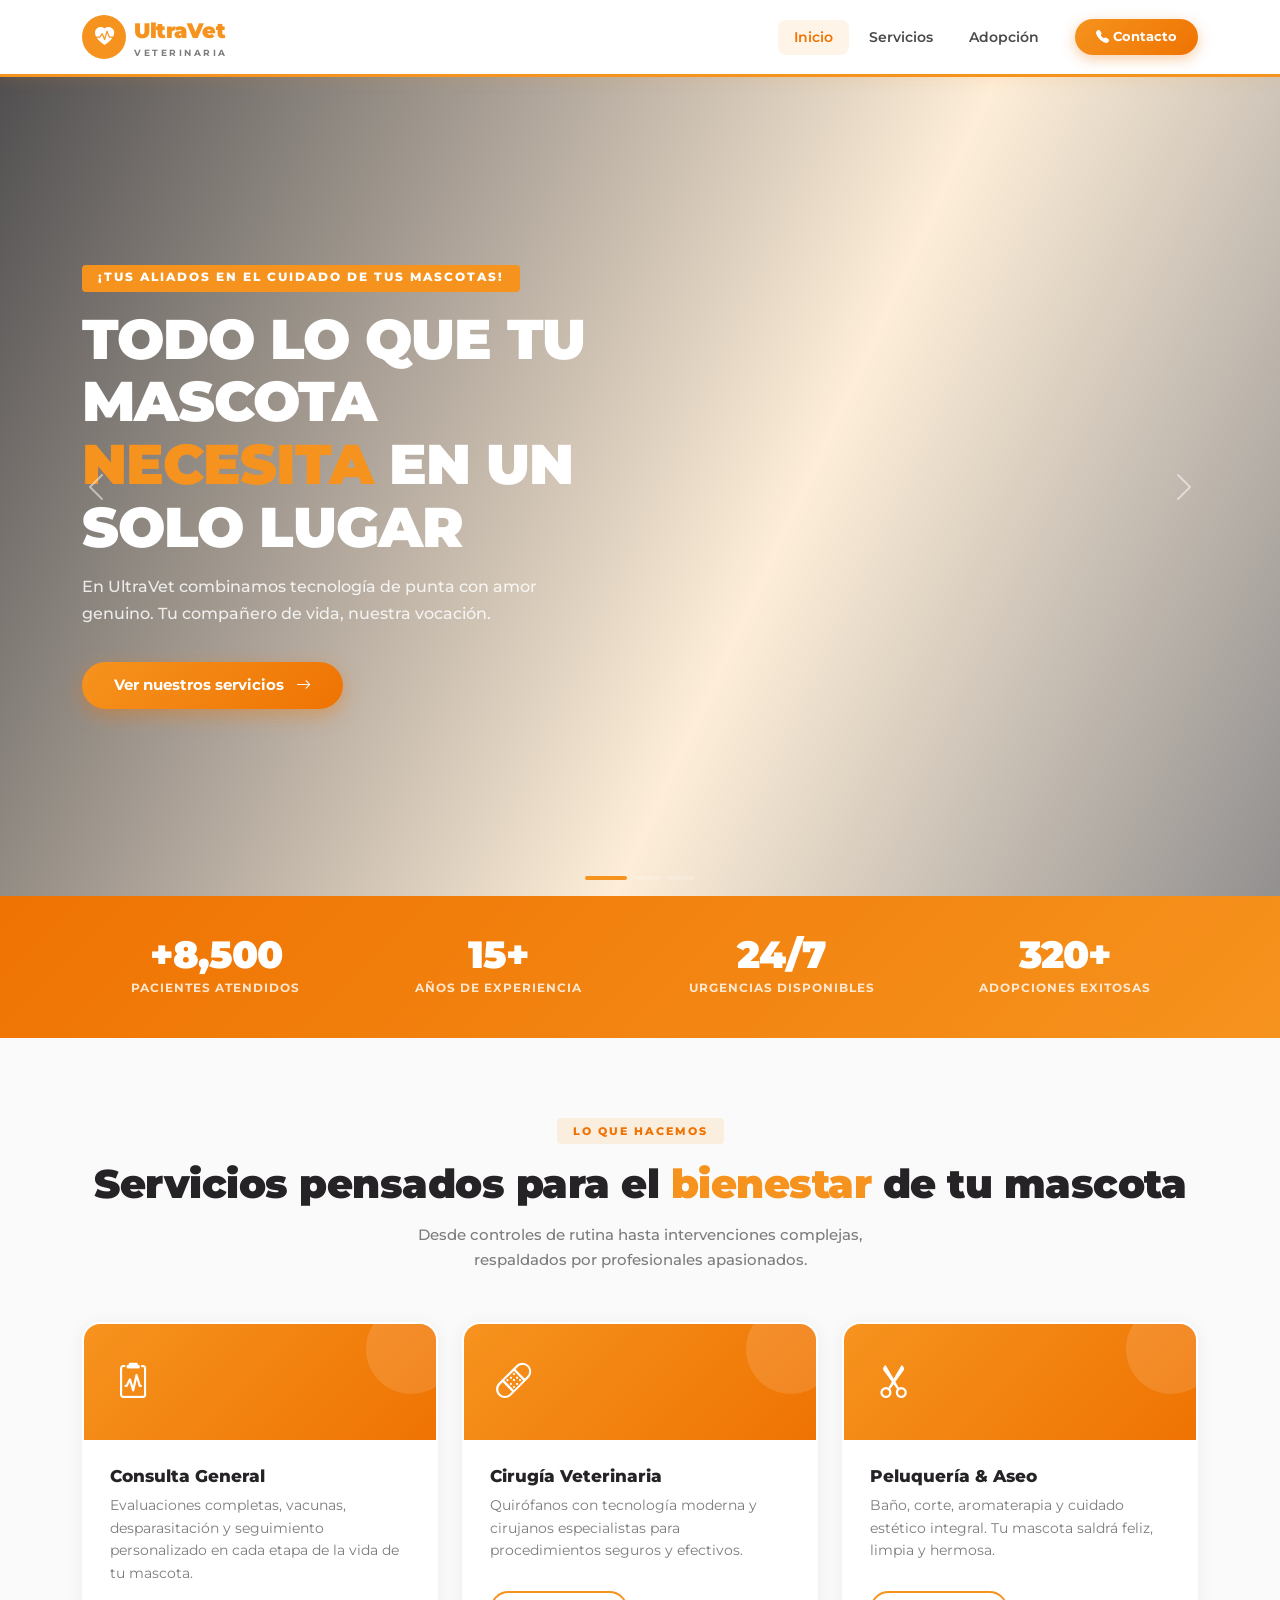
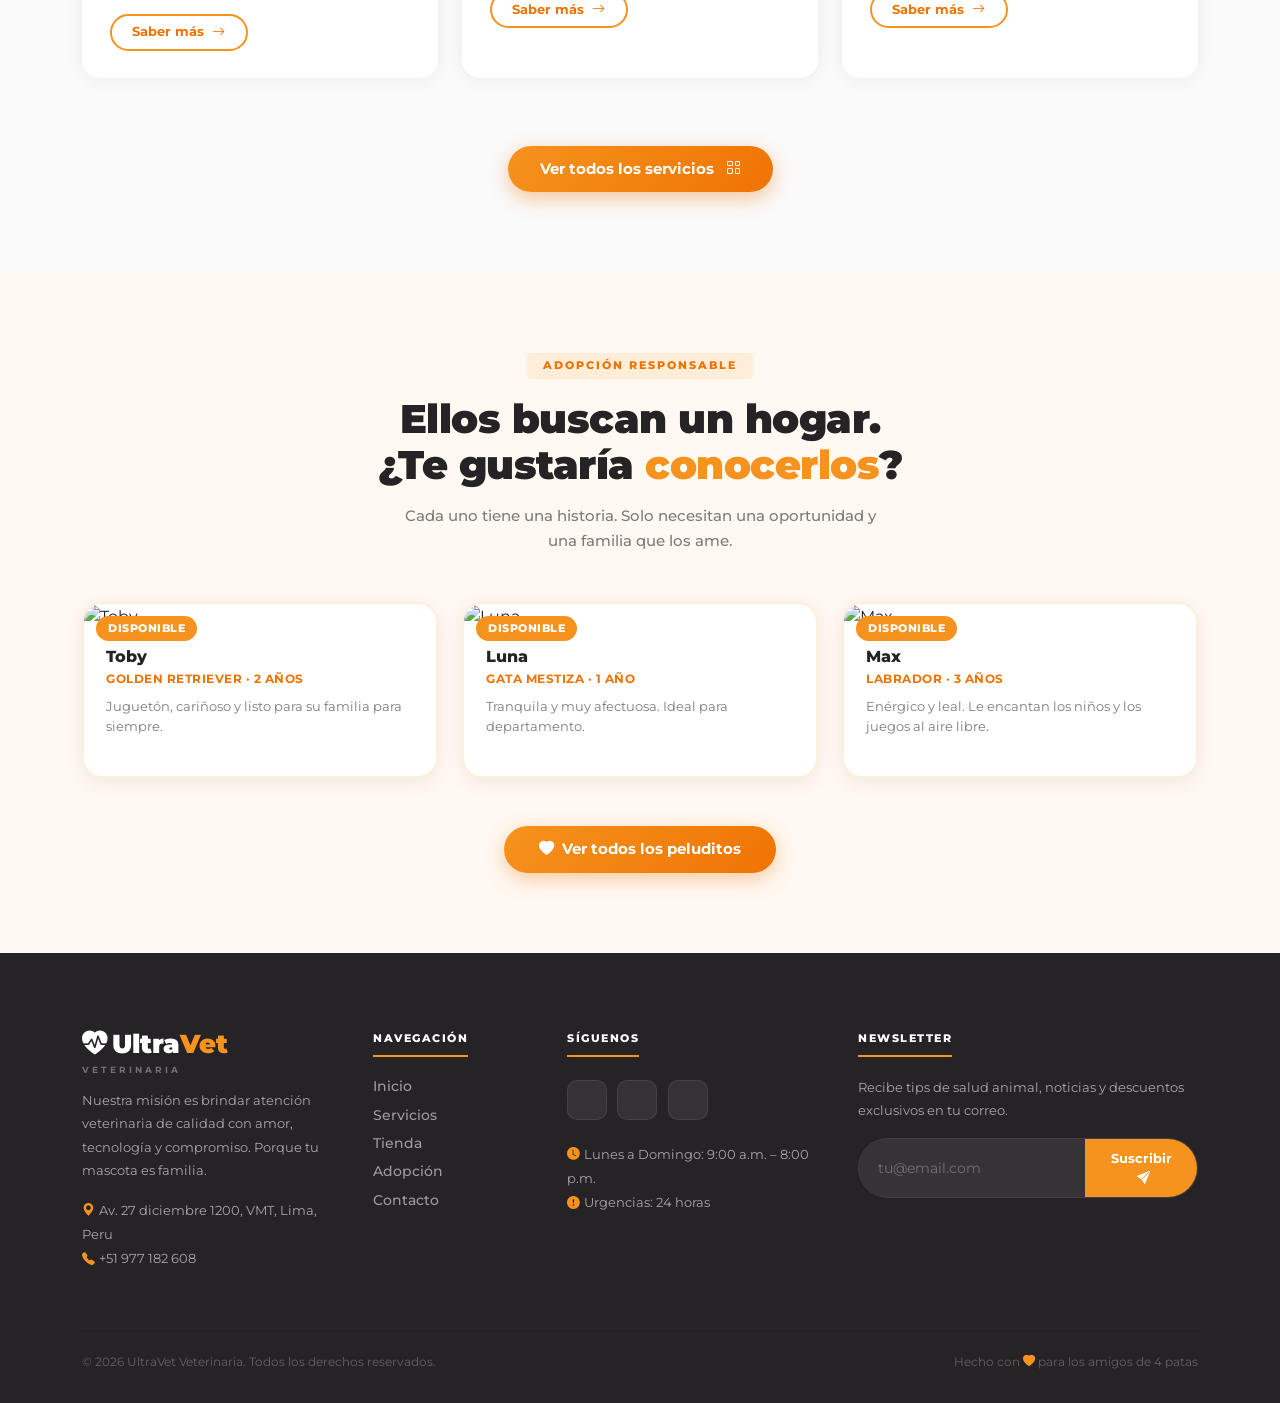
==== index.html @ bb1acc83 "Update comments and text in index.html" ====
<!DOCTYPE html>
<html lang="es">
<head>
    <meta charset="UTF-8">
    <meta name="viewport" content="width=device-width, initial-scale=1.0">
    <title>UltraVet - Veterinaria</title>

    <link href="https://cdn.jsdelivr.net/npm/bootstrap@5.3.8/dist/css/bootstrap.min.css" rel="stylesheet" integrity="sha384-sRIl4kxILFvY47J16cr9ZwB07vP4J8+LH7qKQnuqkuIAvNWLzeN8tE5YBujZqJLB" crossorigin="anonymous">
    <link rel="stylesheet" href="https://cdn.jsdelivr.net/npm/bootstrap-icons@1.11.3/font/bootstrap-icons.min.css">
    <link href="https://fonts.googleapis.com/css2?family=Montserrat:wght@400;500;600;700;800;900&display=swap" rel="stylesheet">
    <link rel="stylesheet" href="style.css">
</head>
<body>

<!-- NAVBAR -->
<nav class="navbar navbar-expand-lg sticky-top">
    <div class="container">
        <a class="navbar-brand d-flex align-items-center gap-2 text-decoration-none" href="index.html">
            <div class="brand-logo-wrap"><i class="bi bi-heart-pulse-fill"></i></div>
            <div>
                <div class="brand-name">UltraVet</div>
                <div class="brand-sub">Veterinaria</div>
            </div>
        </a>
        <button class="navbar-toggler border-0" type="button" data-bs-toggle="collapse" data-bs-target="#navMenu">
            <span class="navbar-toggler-icon"></span>
        </button>
        <div class="collapse navbar-collapse" id="navMenu">
            <ul class="navbar-nav ms-auto mb-2 mb-lg-0 align-items-lg-center gap-1">
                <li class="nav-item"><a class="nav-link active" href="index.html">Inicio</a></li>
                <li class="nav-item"><a class="nav-link" href="servicios.html">Servicios</a></li>
                <li class="nav-item"><a class="nav-link" href="adopcion.html">Adopción</a></li>
                <li class="nav-item ms-lg-3">
                    <a class="btn btn-urgencia" href="contacto.html">
                        <i class="bi bi-telephone-fill me-1"></i>Contacto
                    </a>
                </li>
            </ul>
        </div>
    </div>
</nav>

<!-- HERO CAROUSEL -->
<section id="inicio" style="padding:0;">
    <div id="heroCarousel" class="carousel slide carousel-fade" data-bs-ride="carousel" data-bs-interval="5000">
        <div class="carousel-indicators">
            <button type="button" data-bs-target="#heroCarousel" data-bs-slide-to="0" class="active"></button>
            <button type="button" data-bs-target="#heroCarousel" data-bs-slide-to="1"></button>
            <button type="button" data-bs-target="#heroCarousel" data-bs-slide-to="2"></button>
        </div>
        <div class="carousel-inner">
            <div class="carousel-item active">
                <div class="hero-slide slide-1">
                    <div class="hero-content"><div class="container"><div class="col-lg-6">
                        <div class="hero-tag">¡Tus aliados en el cuidado de tus mascotas!</div>
                        <h1>Todo lo que tu mascota <span>necesita</span> en un solo lugar</h1>
                        <p class="mt-3">En UltraVet combinamos tecnología de punta con amor genuino. Tu compañero de vida, nuestra vocación.</p>
                        <a href="servicios.html" class="btn-hero">Ver nuestros servicios <i class="bi bi-arrow-right ms-2"></i></a>
                    </div></div></div>
                </div>
            </div>
            <div class="carousel-item">
                <div class="hero-slide slide-2">
                    <div class="hero-content"><div class="container"><div class="col-lg-6">
                        <div class="hero-tag">Cirugía &amp; Diagnóstico</div>
                        <h1>Equipos de <span>última</span> generación para tu mascota</h1>
                        <p class="mt-3">Quirófanos modernos y especialistas certificados para procedimientos seguros y efectivos.</p>
                        <a href="servicios.html" class="btn-hero">Conocer más <i class="bi bi-arrow-right ms-2"></i></a>
                    </div></div></div>
                </div>
            </div>
            <div class="carousel-item">
                <div class="hero-slide slide-3">
                    <div class="hero-content"><div class="container"><div class="col-lg-6">
                        <div class="hero-tag">Adopción Responsable</div>
                        <h1>Adopta y cambia una vida para <span>siempre</span></h1>
                        <p class="mt-3">Cientos de peluditos esperan un hogar lleno de amor. Sé parte del cambio.</p>
                        <a href="adopcion.html" class="btn-hero">Conoce los peluditos <i class="bi bi-arrow-right ms-2"></i></a>
                    </div></div></div>
                </div>
            </div>
        </div>
        <button class="carousel-control-prev" type="button" data-bs-target="#heroCarousel" data-bs-slide="prev"><span class="carousel-control-prev-icon"></span></button>
        <button class="carousel-control-next" type="button" data-bs-target="#heroCarousel" data-bs-slide="next"><span class="carousel-control-next-icon"></span></button>
    </div>
</section>

<!-- STATS -->
<div class="stats-band">
    <div class="container">
        <div class="row text-center g-3">
            <div class="col-6 col-md-3"><div class="stat-num">+8,500</div><div class="stat-label">Pacientes atendidos</div></div>
            <div class="col-6 col-md-3"><div class="stat-num">15+</div><div class="stat-label">Años de experiencia</div></div>
            <div class="col-6 col-md-3"><div class="stat-num">24/7</div><div class="stat-label">Urgencias disponibles</div></div>
            <div class="col-6 col-md-3"><div class="stat-num">320+</div><div class="stat-label">Adopciones exitosas</div></div>
        </div>
    </div>
</div>

<!-- SERVICIOS -->
<section id="servicios">
    <div class="container">
        <div class="text-center mb-5">
            <span class="section-tag">Lo que hacemos</span>
            <h2 class="section-title mt-1">Servicios pensados para el <span>bienestar</span> de tu mascota</h2>
            <p class="section-lead mt-3" style="max-width:520px;margin:0 auto;">Desde controles de rutina hasta intervenciones complejas, respaldados por profesionales apasionados.</p>
        </div>
        <div class="row g-4 justify-content-center">
            <div class="col-md-4">
                <div class="servicio-card">
                    <div class="servicio-top"><div class="servicio-icon"><i class="bi bi-clipboard2-pulse"></i></div></div>
                    <div class="servicio-body">
                        <h5>Consulta General</h5>
                        <p>Evaluaciones completas, vacunas, desparasitación y seguimiento personalizado en cada etapa de la vida de tu mascota.</p>
                        <a href="servicios.html" class="btn-outline-orange">Saber más <i class="bi bi-arrow-right ms-1"></i></a>
                    </div>
                </div>
            </div>
            <div class="col-md-4">
                <div class="servicio-card">
                    <div class="servicio-top"><div class="servicio-icon"><i class="bi bi-bandaid"></i></div></div>
                    <div class="servicio-body">
                        <h5>Cirugía Veterinaria</h5>
                        <p>Quirófanos con tecnología moderna y cirujanos especialistas para procedimientos seguros y efectivos.</p>
                        <a href="servicios.html" class="btn-outline-orange">Saber más <i class="bi bi-arrow-right ms-1"></i></a>
                    </div>
                </div>
            </div>
            <div class="col-md-4">
                <div class="servicio-card">
                    <div class="servicio-top"><div class="servicio-icon"><i class="bi bi-scissors"></i></div></div>
                    <div class="servicio-body">
                        <h5>Peluquería &amp; Aseo</h5>
                        <p>Baño, corte, aromaterapia y cuidado estético integral. Tu mascota saldrá feliz, limpia y hermosa.</p>
                        <a href="servicios.html" class="btn-outline-orange">Saber más <i class="bi bi-arrow-right ms-1"></i></a>
                    </div>
                </div>
            </div>
        </div>
        <div class="text-center mt-5">
            <a href="servicios.html" class="btn-hero">Ver todos los servicios <i class="bi bi-grid ms-2"></i></a>
        </div>
    </div>
</section>

<!-- ADOPCIÓN -->
<section id="adopcion">
    <div class="container">
        <div class="text-center mb-5">
            <span class="section-tag">Adopción responsable</span>
            <h2 class="section-title mt-1">Ellos buscan un hogar.<br>¿Te gustaría <span>conocerlos</span>?</h2>
            <p class="section-lead mt-3" style="max-width:500px;margin:0 auto;">Cada uno tiene una historia. Solo necesitan una oportunidad y una familia que los ame.</p>
        </div>
        <div class="row g-4 justify-content-center">
            <div class="col-sm-6 col-md-4">
                <div class="pet-card position-relative">
                    <span class="pet-badge">Disponible</span>
                    <img src="https://images.unsplash.com/photo-1537151608828-ea2b11777ee8?w=400&q=80" alt="Toby">
                    <div class="pet-info"><h6>Toby</h6><div class="breed">Golden Retriever · 2 años</div><p>Juguetón, cariñoso y listo para su familia para siempre.</p></div>
                </div>
            </div>
            <div class="col-sm-6 col-md-4">
                <div class="pet-card position-relative">
                    <span class="pet-badge">Disponible</span>
                    <img src="https://images.unsplash.com/photo-1518791841217-8f162f1912da?w=400&q=80" alt="Luna">
                    <div class="pet-info"><h6>Luna</h6><div class="breed">Gata mestiza · 1 año</div><p>Tranquila y muy afectuosa. Ideal para departamento.</p></div>
                </div>
            </div>
            <div class="col-sm-6 col-md-4">
                <div class="pet-card position-relative">
                    <span class="pet-badge">Disponible</span>
                    <img src="https://images.unsplash.com/photo-1561037404-61cd46aa615b?w=400&q=80" alt="Max">
                    <div class="pet-info"><h6>Max</h6><div class="breed">Labrador · 3 años</div><p>Enérgico y leal. Le encantan los niños y los juegos al aire libre.</p></div>
                </div>
            </div>
        </div>
        <div class="text-center mt-5">
            <a href="adopcion.html" class="btn-adopcion"><i class="bi bi-heart-fill me-2"></i>Ver todos los peluditos</a>
        </div>
    </div>
</section>

<!-- FOOTER -->
<footer>
    <div class="container">
        <div class="row g-5">
            <div class="col-lg-3 col-md-6">
                <div class="mb-2">
                    <div class="footer-name"><i class="bi bi-heart-pulse-fill me-1"></i>Ultra<span>Vet</span></div>
                    <div class="footer-sub">Veterinaria</div>
                </div>
                <p style="font-size:.84rem;line-height:1.75;margin-top:.7rem;">Nuestra misión es brindar atención veterinaria de calidad con amor, tecnología y compromiso. Porque tu mascota es familia.</p>
                <p style="font-size:.8rem;margin-top:1rem;line-height:1.9;">
                    <i class="bi bi-geo-alt-fill me-1" style="color:var(--uv-orange)"></i>Av. 27 diciembre 1200, VMT, Lima, Peru<br>
                    <i class="bi bi-telephone-fill me-1" style="color:var(--uv-orange)"></i>+51 977 182 608
                </p>
            </div>
            <div class="col-lg-2 col-md-6">
                <h6>Navegación</h6>
                <a href="index.html">Inicio</a>
                <a href="servicios.html">Servicios</a>
                <a href="tienda.html">Tienda</a>
                <a href="adopcion.html">Adopción</a>
                <a href="contacto.html">Contacto</a>
            </div>
            <div class="col-lg-3 col-md-6">
                <h6>Síguenos</h6>
                <div class="mt-1 mb-3">
                    <a href="#" class="social-icon" title="Facebook"><i class="bi bi-Facebook"></i></a>
                    <a href="#" class="social-icon" title="Instagram"><i class="bi bi-Instagram"></i></a>
                    <a href="#" class="social-icon" title="WhatsApp"><i class="bi bi-WhatsApp"></i></a>
                </div>
                <p style="font-size:.8rem;line-height:1.9;">
                    <i class="bi bi-clock-fill me-1" style="color:var(--uv-orange)"></i>Lunes a Domingo: 9:00 a.m. – 8:00 p.m.<br>
                    <i class="bi bi-exclamation-circle-fill me-1" style="color:var(--uv-orange)"></i>Urgencias: 24 horas
                </p>
            </div>
            <div class="col-lg-4 col-md-6">
                <h6>Newsletter</h6>
                <p style="font-size:.84rem;line-height:1.7;margin-bottom:1rem;">Recibe tips de salud animal, noticias y descuentos exclusivos en tu correo.</p>
                <div class="newsletter-wrap">
                    <input type="email" class="newsletter-input" placeholder="tu@email.com">
                    <button class="newsletter-btn">Suscribir <i class="bi bi-send-fill ms-1"></i></button>
                </div>
            </div>
        </div>
        <hr class="footer-hr">
        <div class="d-flex flex-column flex-md-row justify-content-between align-items-center footer-bottom">
            <span>© 2026 UltraVet Veterinaria. Todos los derechos reservados.</span>
            <span class="mt-2 mt-md-0">Hecho con <i class="bi bi-heart-fill" style="color:var(--uv-orange)"></i> para los amigos de 4 patas</span>
        </div>
    </div>
</footer>

<script src="https://cdn.jsdelivr.net/npm/bootstrap@5.3.8/dist/js/bootstrap.bundle.min.js" integrity="sha384-FKyoEForCGlyvwx9Hj09JcYn3nv7wiPVlz7YYwJrWVcXK/BmnVDxM+D2scQbITxI" crossorigin="anonymous"></script>
</body>
</html>
---- style.css ----
:root {
    --uv-orange:      #f6931e;
    --uv-orange-dark: #ef7302;
    --uv-brown:       #774f1d;
    --uv-cream:       #fffef9;
    --uv-offwhite:    #fafafa;
    --uv-gray:        #7c7c7c;
    --uv-dark-gray:   #4a494b;
    --uv-black:       #262326;
}
* { box-sizing: border-box; margin: 0; padding: 0; }
body {
    font-family: 'Montserrat', sans-serif;
    background: var(--uv-cream);
    color: var(--uv-black);
    overflow-x: hidden;
}

/* NAVBAR */
.navbar {
    background: #fff;
    border-bottom: 3px solid var(--uv-orange);
    padding: .6rem 0;
    box-shadow: 0 2px 16px rgba(246,147,30,.12);
}
.brand-logo-wrap {
    background: var(--uv-orange);
    width: 44px; height: 44px;
    border-radius: 50%;
    display: flex; align-items: center; justify-content: center;
    font-size: 1.2rem; color: #fff;
}
.brand-name { font-size: 1.3rem; font-weight: 900; color: var(--uv-orange); letter-spacing: -.5px; }
.brand-sub  { font-size: .58rem; font-weight: 700; letter-spacing: 2.5px; text-transform: uppercase; color: var(--uv-gray); }
.nav-link {
    font-weight: 600; font-size: .87rem;
    color: var(--uv-dark-gray) !important;
    padding: .45rem 1rem !important;
    border-radius: 8px; transition: background .2s, color .2s;
}
.nav-link:hover, .nav-link.active {
    background: rgba(246,147,30,.1);
    color: var(--uv-orange-dark) !important;
}
.btn-urgencia {
    background: linear-gradient(135deg,var(--uv-orange),var(--uv-orange-dark));
    color: #fff !important; border-radius: 50px; font-weight: 700; font-size: .82rem;
    padding: .5rem 1.3rem; border: none;
    box-shadow: 0 4px 14px rgba(239,115,2,.35);
    animation: pulseO 2.2s infinite; transition: transform .2s;
}
.btn-urgencia:hover { transform: translateY(-2px); }
@keyframes pulseO {
    0%,100% { box-shadow: 0 4px 14px rgba(239,115,2,.35); }
    50%      { box-shadow: 0 4px 22px rgba(239,115,2,.6); }
}

/* HERO */
#heroCarousel .carousel-item { height: 91vh; min-height: 520px; }
.hero-slide {
    height: 100%; background-size: cover; background-position: center; position: relative;
}
.hero-slide::after {
    content: ''; position: absolute; inset: 0;
    background: linear-gradient(115deg, rgba(38,35,38,.80) 0%, rgba(246,147,30,.15) 60%, rgba(38,35,38,.50) 100%);
}
.hero-content {
    position: absolute; inset: 0; z-index: 5;
    display: flex; align-items: center;
}
.hero-tag {
    display: inline-block; background: var(--uv-orange);
    color: #fff; font-size: .72rem; font-weight: 800;
    letter-spacing: 2px; text-transform: uppercase;
    padding: .3rem 1rem; border-radius: 4px; margin-bottom: 1rem;
}
.hero-content h1 {
    font-size: clamp(2rem,4.5vw,3.5rem); font-weight: 900;
    color: #fff; line-height: 1.12; text-transform: uppercase; letter-spacing: -1px;
}
.hero-content h1 span { color: var(--uv-orange); }
.hero-content p { color: rgba(255,255,255,.84); font-size: 1rem; font-weight: 500; max-width: 500px; line-height: 1.65; }
.btn-hero {
    background: linear-gradient(135deg,var(--uv-orange),var(--uv-orange-dark));
    color: #fff; border-radius: 50px; padding: .75rem 2rem;
    font-weight: 700; font-size: .95rem; border: none;
    box-shadow: 0 6px 20px rgba(239,115,2,.4);
    transition: transform .25s, box-shadow .25s;
    text-decoration: none; display: inline-block; margin-top: 1.2rem;
}
.btn-hero:hover { transform: translateY(-3px); box-shadow: 0 10px 28px rgba(239,115,2,.5); color: #fff; }
.carousel-indicators [data-bs-target] {
    width: 28px; height: 4px; border-radius: 2px; border: none; background: rgba(255,255,255,.35);
}
.carousel-indicators .active { background: var(--uv-orange); width: 42px; }
.slide-1 { background-image: url('https://images.unsplash.com/photo-1628009368231-7bb7cfcb0def?w=1600&q=80'); }
.slide-2 { background-image: url('https://images.unsplash.com/photo-1587300003388-59208cc962cb?w=1600&q=80'); }
.slide-3 { background-image: url('https://images.unsplash.com/photo-1548767797-d8c844163c4c?w=1600&q=80'); }

/* STATS */
.stats-band {
    background: linear-gradient(135deg,var(--uv-orange-dark),var(--uv-orange));
    padding: 2.5rem 0;
}
.stat-num { font-size: 2.4rem; font-weight: 900; color: #fff; line-height: 1; letter-spacing: -1px; }
.stat-label { font-size: .72rem; font-weight: 700; color: rgba(255,255,255,.8); text-transform: uppercase; letter-spacing: 1px; margin-top: .35rem; }

/* SECTIONS */
section { padding: 5rem 0; }
.section-tag {
    display: inline-block; background: rgba(246,147,30,.12);
    color: var(--uv-orange-dark); font-size: .7rem; font-weight: 800;
    letter-spacing: 2px; text-transform: uppercase;
    padding: .3rem 1rem; border-radius: 4px; margin-bottom: .8rem;
}
.section-title {
    font-weight: 900; font-size: clamp(1.8rem,3.2vw,2.5rem);
    letter-spacing: -.5px; line-height: 1.15;
}
.section-title span { color: var(--uv-orange); }
.section-lead { color: var(--uv-gray); font-size: .93rem; line-height: 1.7; font-weight: 500; }

/* SERVICIOS */
#servicios { background: var(--uv-offwhite); }
.servicio-card {
    background: #fff; border: 2px solid transparent;
    border-radius: 18px; overflow: hidden;
    box-shadow: 0 2px 18px rgba(0,0,0,.06);
    transition: transform .3s, border-color .3s, box-shadow .3s; height: 100%;
}
.servicio-card:hover { transform: translateY(-8px); border-color: var(--uv-orange); box-shadow: 0 16px 40px rgba(246,147,30,.18); }
.servicio-top {
    background: linear-gradient(135deg,var(--uv-orange),var(--uv-orange-dark));
    padding: 2rem; position: relative; overflow: hidden;
}
.servicio-top::before {
    content: ''; position: absolute; right: -20px; top: -20px;
    width: 90px; height: 90px; border-radius: 50%; background: rgba(255,255,255,.12);
}
.servicio-icon { font-size: 2.2rem; color: #fff; position: relative; z-index: 1; }
.servicio-body { padding: 1.6rem; }
.servicio-body h5 { font-weight: 800; font-size: 1.05rem; margin-bottom: .5rem; }
.servicio-body p { font-size: .86rem; color: var(--uv-gray); line-height: 1.65; }
.btn-outline-orange {
    border: 2px solid var(--uv-orange); color: var(--uv-orange-dark);
    border-radius: 50px; font-weight: 700; font-size: .82rem;
    padding: .42rem 1.3rem; background: transparent;
    transition: all .25s; text-decoration: none; display: inline-block; margin-top: .8rem;
}
.btn-outline-orange:hover { background: var(--uv-orange); color: #fff; }

/* ADOPCIÓN */
#adopcion { background: #fff9f2; }
.pet-card {
    border-radius: 20px; overflow: hidden;
    border: 2px solid rgba(246,147,30,.15);
    box-shadow: 0 4px 20px rgba(0,0,0,.07);
    transition: transform .3s, border-color .3s; background: #fff;
}
.pet-card:hover { transform: translateY(-7px); border-color: var(--uv-orange); }
.pet-card img { height: 210px; object-fit: cover; width: 100%; }
.pet-badge {
    position: absolute; top: 12px; left: 12px;
    background: var(--uv-orange); color: #fff;
    font-size: .68rem; font-weight: 800; padding: .25rem .75rem;
    border-radius: 50px; letter-spacing: .5px; text-transform: uppercase;
}
.pet-info { padding: 1.2rem 1.4rem 1.5rem; }
.pet-info h6 { font-weight: 800; font-size: .98rem; margin-bottom: .15rem; }
.pet-info .breed { font-size: .75rem; color: var(--uv-orange-dark); font-weight: 700; text-transform: uppercase; letter-spacing: .5px; }
.pet-info p { font-size: .82rem; color: var(--uv-gray); margin-top: .5rem; line-height: 1.55; }
.btn-adopcion {
    background: linear-gradient(135deg,var(--uv-orange),var(--uv-orange-dark));
    color: #fff; border-radius: 50px; padding: .75rem 2.2rem;
    font-weight: 700; border: none; font-size: .95rem;
    box-shadow: 0 6px 20px rgba(239,115,2,.35);
    transition: transform .25s, box-shadow .25s;
    text-decoration: none; display: inline-block;
}
.btn-adopcion:hover { transform: translateY(-3px); box-shadow: 0 10px 28px rgba(239,115,2,.5); color: #fff; }


/* FOOTER */
footer { background: var(--uv-black); color: rgba(255,255,255,.6); padding: 4.5rem 0 2rem; }
.footer-name { font-size: 1.6rem; font-weight: 900; color: #fff; }
.footer-name span { color: var(--uv-orange); }
.footer-sub { font-size: .58rem; font-weight: 700; letter-spacing: 3px; text-transform: uppercase; color: rgba(255,255,255,.35); }
footer h6 {
    color: #fff; font-weight: 800; text-transform: uppercase;
    letter-spacing: 1.5px; font-size: .7rem; margin-bottom: 1.2rem;
    padding-bottom: .6rem; border-bottom: 2px solid var(--uv-orange); display: inline-block;
}
footer a {
    color: rgba(255,255,255,.55); text-decoration: none; font-size: .85rem;
    font-weight: 500; display: block; margin-bottom: .5rem;
    transition: color .2s, padding-left .2s;
}
footer a:hover { color: var(--uv-orange); padding-left: 4px; }
.social-icon {
    display: inline-flex; align-items: center; justify-content: center;
    width: 40px; height: 40px; border-radius: 10px;
    background: rgba(255,255,255,.07); color: rgba(255,255,255,.7) !important;
    font-size: 1.1rem; margin-right: .4rem; margin-bottom: .4rem;
    transition: background .2s, transform .2s;
    text-decoration: none !important; border: 1px solid rgba(255,255,255,.08); padding: 0 !important;
}
.social-icon:hover { background: var(--uv-orange); color: #fff !important; transform: translateY(-3px); }
.newsletter-wrap { display: flex; border-radius: 50px; overflow: hidden; border: 1px solid rgba(255,255,255,.12); }
.newsletter-input {
    background: rgba(255,255,255,.07); border: none; padding: .6rem 1.2rem;
    flex: 1; color: #fff; font-size: .85rem; font-family: 'Montserrat', sans-serif; outline: none;
}
.newsletter-input::placeholder { color: rgba(255,255,255,.3); }
.newsletter-btn {
    background: var(--uv-orange); color: #fff; border: none;
    padding: .6rem 1.1rem; font-weight: 700; font-size: .82rem;
    cursor: pointer; font-family: 'Montserrat', sans-serif; transition: background .2s;
}
.newsletter-btn:hover { background: var(--uv-orange-dark); }
.footer-hr { border-color: rgba(255,255,255,.08); margin: 2.5rem 0 1.5rem; }
.footer-bottom { font-size: .76rem; color: rgba(255,255,255,.28); }

@media (max-width:768px) {
    #heroCarousel .carousel-item { height: 72vh; }
    section { padding: 3.5rem 0; }
}
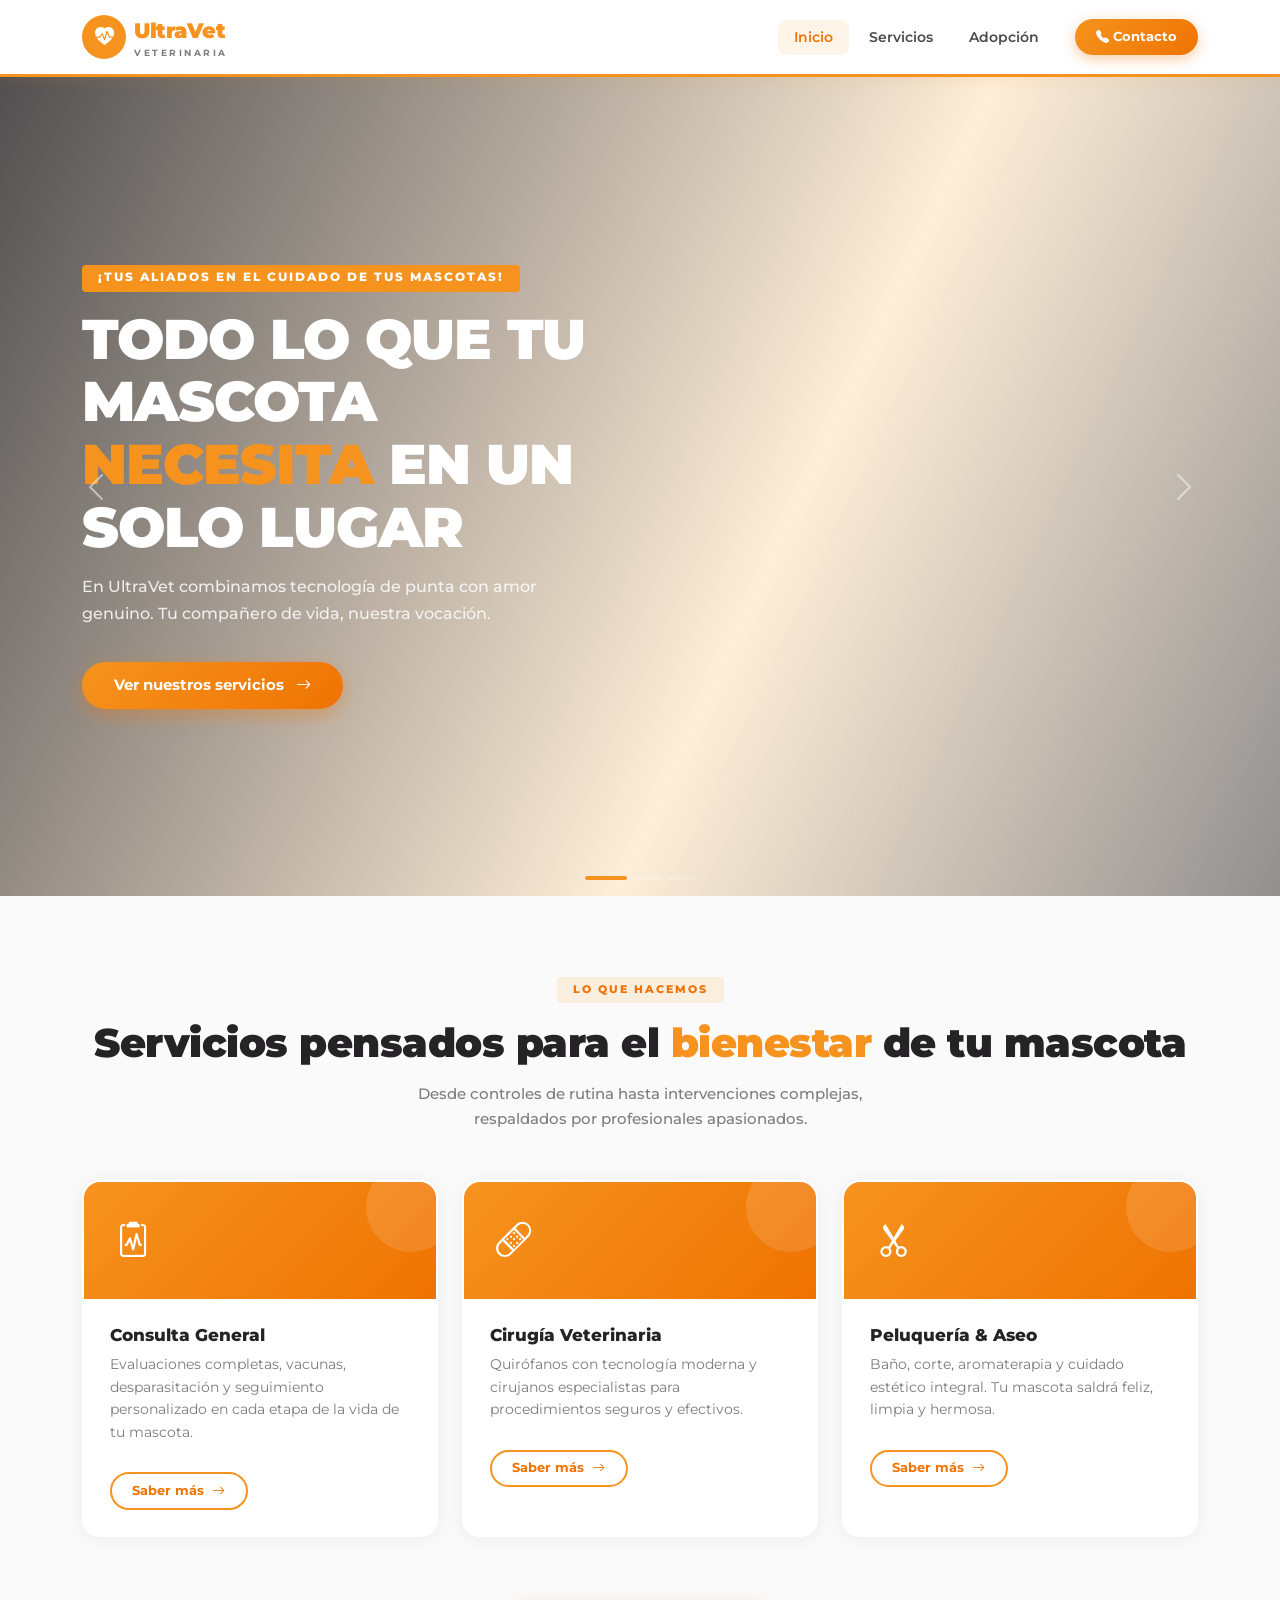
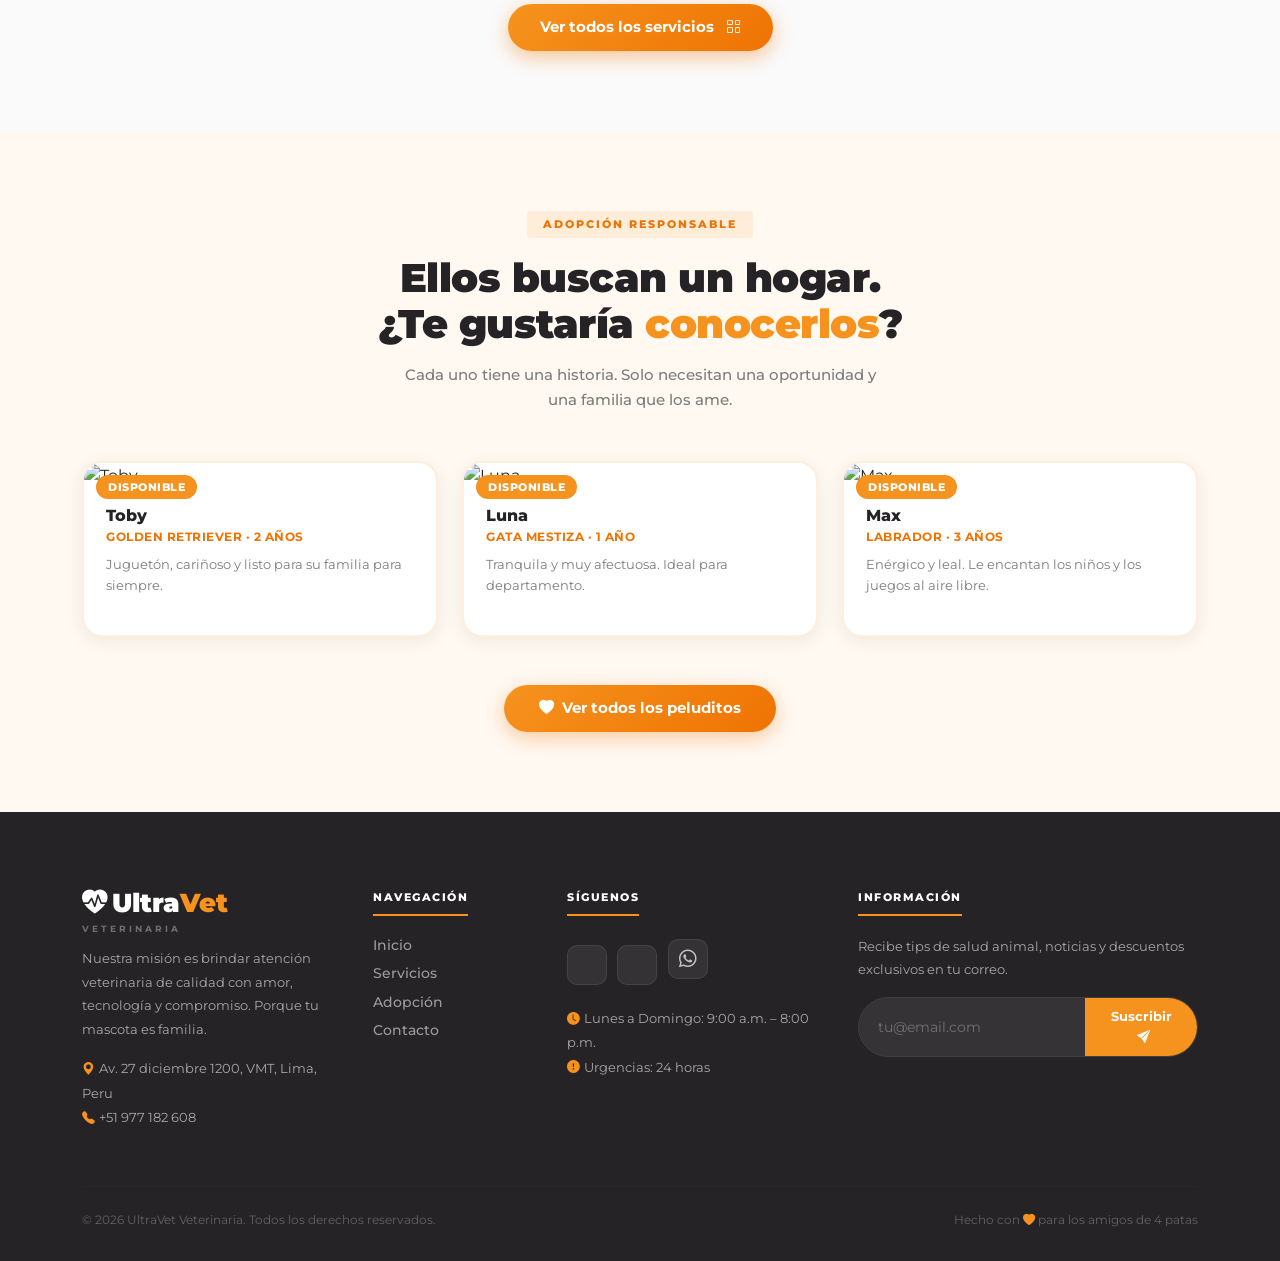
==== commit b1cbef2d: "Remove stats section and update social links Removed the stats section and updated social media link" ====
--- a/index.html
+++ b/index.html
@@ -85,18 +85,6 @@
     </div>
 </section>
 
-<!-- STATS -->
-<div class="stats-band">
-    <div class="container">
-        <div class="row text-center g-3">
-            <div class="col-6 col-md-3"><div class="stat-num">+8,500</div><div class="stat-label">Pacientes atendidos</div></div>
-            <div class="col-6 col-md-3"><div class="stat-num">15+</div><div class="stat-label">Años de experiencia</div></div>
-            <div class="col-6 col-md-3"><div class="stat-num">24/7</div><div class="stat-label">Urgencias disponibles</div></div>
-            <div class="col-6 col-md-3"><div class="stat-num">320+</div><div class="stat-label">Adopciones exitosas</div></div>
-        </div>
-    </div>
-</div>
-
 <!-- SERVICIOS -->
 <section id="servicios">
     <div class="container">
@@ -199,16 +187,15 @@
                 <h6>Navegación</h6>
                 <a href="index.html">Inicio</a>
                 <a href="servicios.html">Servicios</a>
-                <a href="tienda.html">Tienda</a>
                 <a href="adopcion.html">Adopción</a>
                 <a href="contacto.html">Contacto</a>
             </div>
             <div class="col-lg-3 col-md-6">
                 <h6>Síguenos</h6>
                 <div class="mt-1 mb-3">
-                    <a href="#" class="social-icon" title="Facebook"><i class="bi bi-Facebook"></i></a>
-                    <a href="#" class="social-icon" title="Instagram"><i class="bi bi-Instagram"></i></a>
-                    <a href="#" class="social-icon" title="WhatsApp"><i class="bi bi-WhatsApp"></i></a>
+                    <a href="https://www.facebook.com/VeterinariaUltravet/" target="_blank" class="social-icon" title="facebook"><i class="bi bi-Facebook"></i></a>
+                    <a href="https://www.instagram.com/veterinariaultravet/" target="_blank" class="social-icon" title="instagram"><i class="bi bi-Instagram"></i></a>
+                    <a href="https://wa.me/51977182608" class="social-icon" target="_blank" title="WhatsApp"><i class="bi bi-whatsapp"></i></a>
                 </div>
                 <p style="font-size:.8rem;line-height:1.9;">
                     <i class="bi bi-clock-fill me-1" style="color:var(--uv-orange)"></i>Lunes a Domingo: 9:00 a.m. – 8:00 p.m.<br>
@@ -216,7 +203,7 @@
                 </p>
             </div>
             <div class="col-lg-4 col-md-6">
-                <h6>Newsletter</h6>
+                <h6>Información</h6>
                 <p style="font-size:.84rem;line-height:1.7;margin-bottom:1rem;">Recibe tips de salud animal, noticias y descuentos exclusivos en tu correo.</p>
                 <div class="newsletter-wrap">
                     <input type="email" class="newsletter-input" placeholder="tu@email.com">
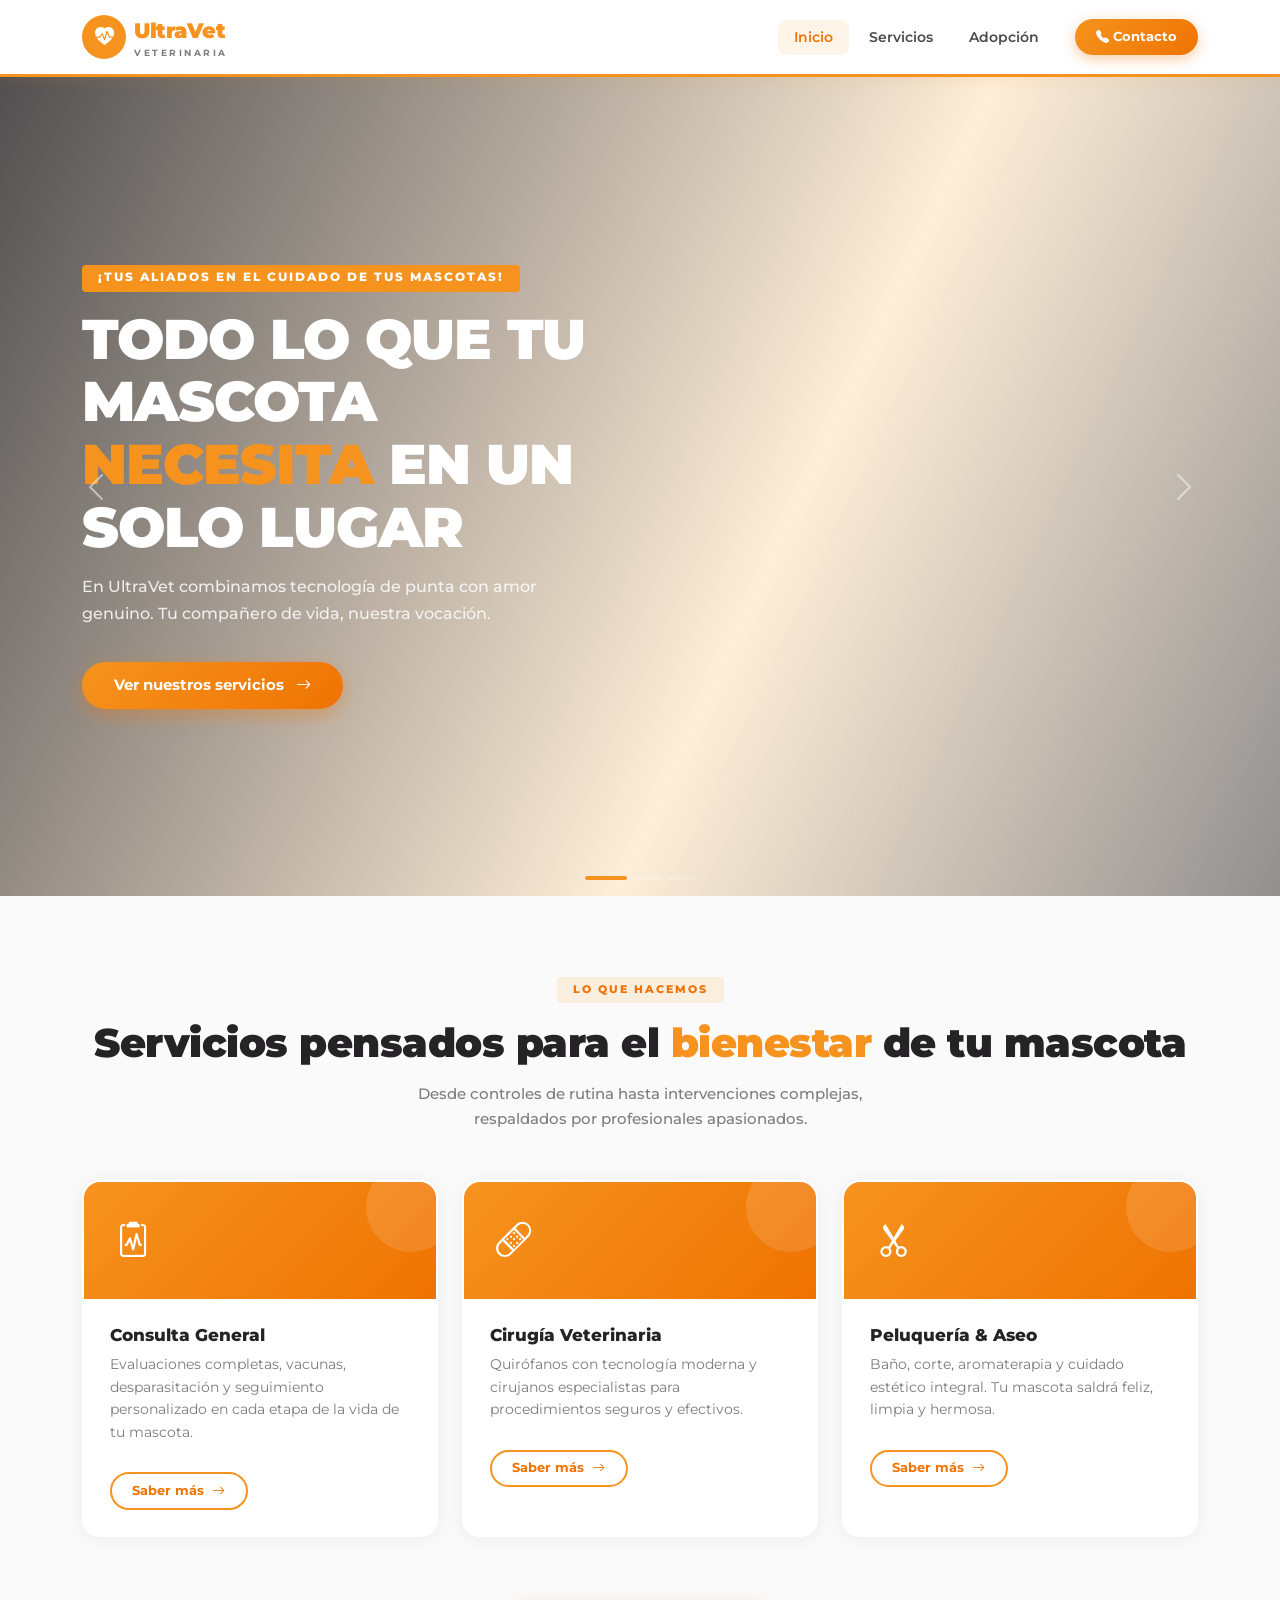
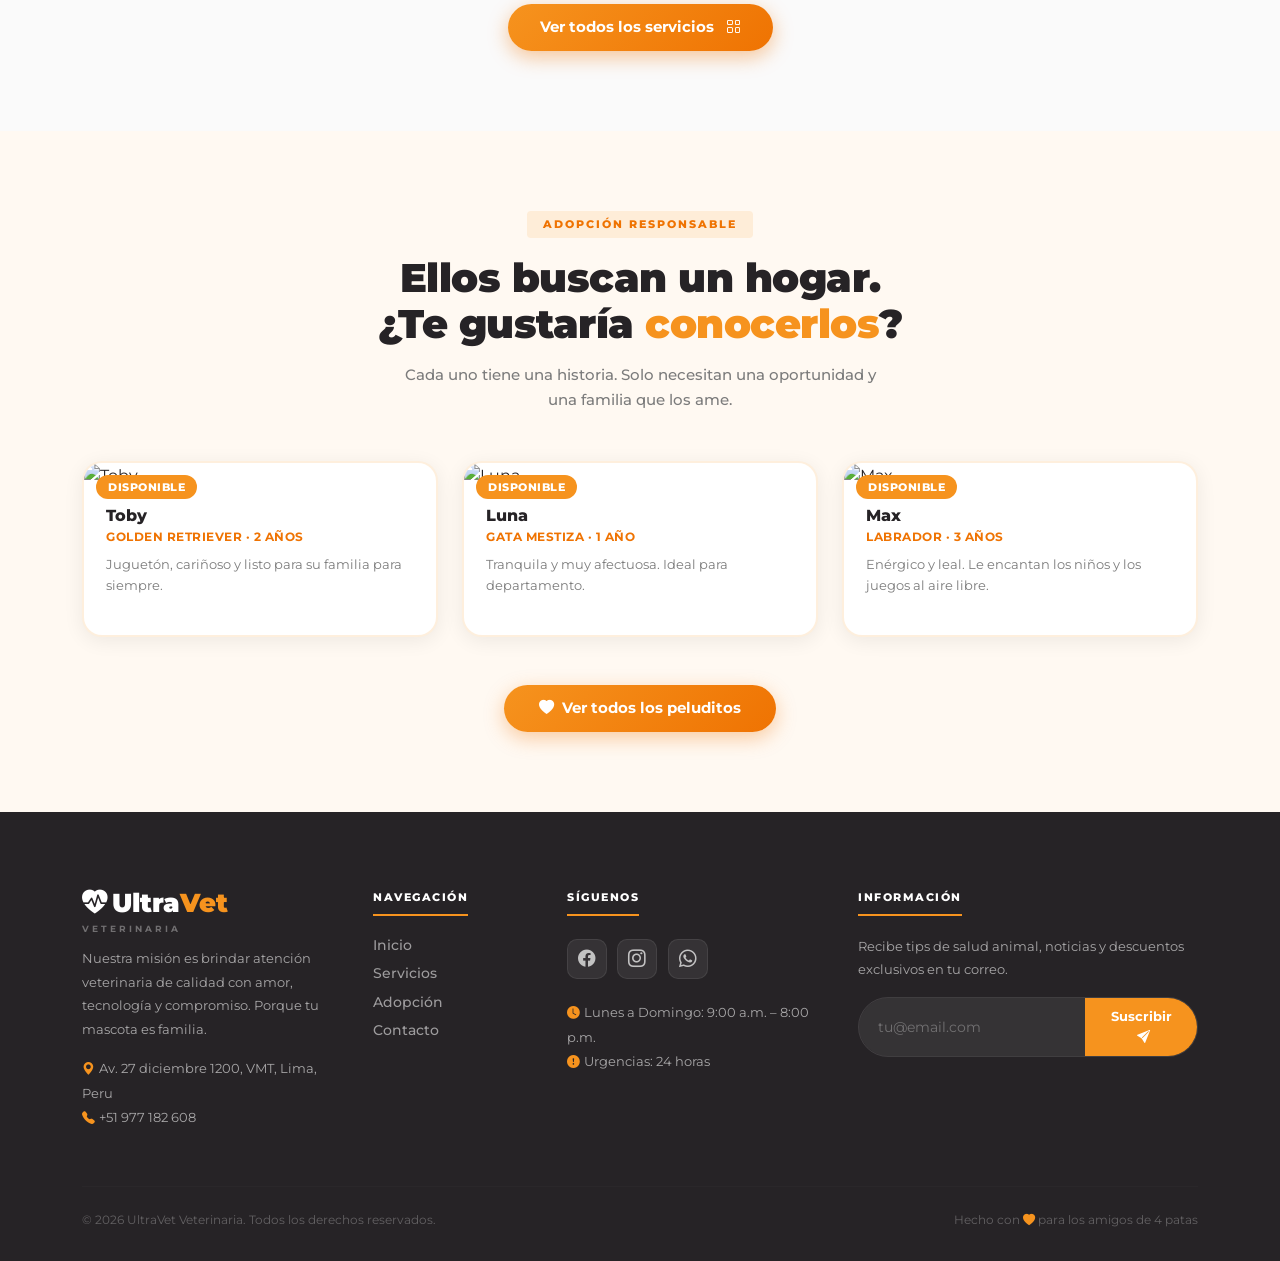
==== commit 146dc027: "Update social media links and icons in footer" ====
--- a/index.html
+++ b/index.html
@@ -193,9 +193,9 @@
             <div class="col-lg-3 col-md-6">
                 <h6>Síguenos</h6>
                 <div class="mt-1 mb-3">
-                    <a href="https://www.facebook.com/VeterinariaUltravet/" target="_blank" class="social-icon" title="facebook"><i class="bi bi-Facebook"></i></a>
-                    <a href="https://www.instagram.com/veterinariaultravet/" target="_blank" class="social-icon" title="instagram"><i class="bi bi-Instagram"></i></a>
-                    <a href="https://wa.me/51977182608" class="social-icon" target="_blank" title="WhatsApp"><i class="bi bi-whatsapp"></i></a>
+                    <a href="https://www.facebook.com/VeterinariaUltravet/" target="_blank" class="social-icon" title="Facebook"><i class="bi bi-facebook"></i></a>
+                    <a href="https://www.instagram.com/veterinariaultravet/" target="_blank" class="social-icon" title="Instagram"><i class="bi bi-instagram"></i></a>
+                    <a href="https://wa.me/51977182608?text=Hola,%20quiero%20información" class="social-icon" target="_blank" title="WhatsApp"><i class="bi bi-whatsapp"></i></a>
                 </div>
                 <p style="font-size:.8rem;line-height:1.9;">
                     <i class="bi bi-clock-fill me-1" style="color:var(--uv-orange)"></i>Lunes a Domingo: 9:00 a.m. – 8:00 p.m.<br>
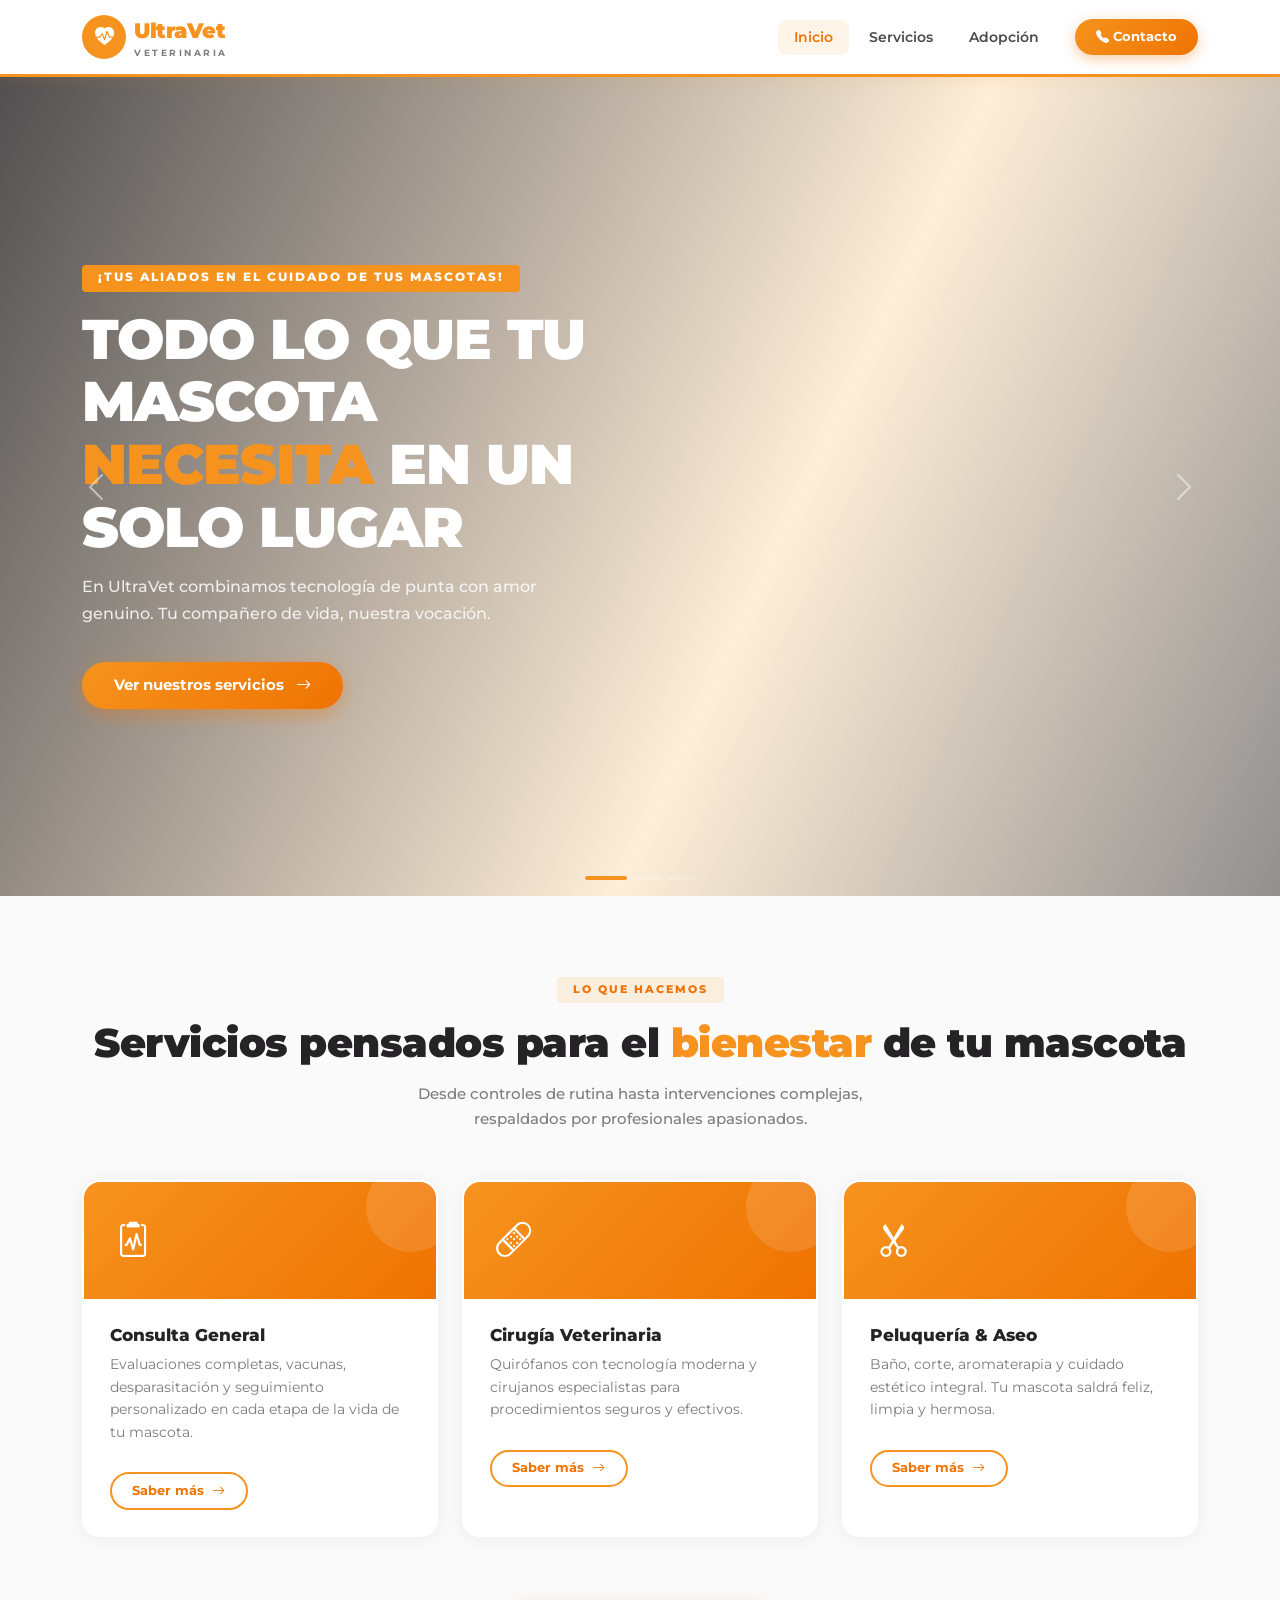
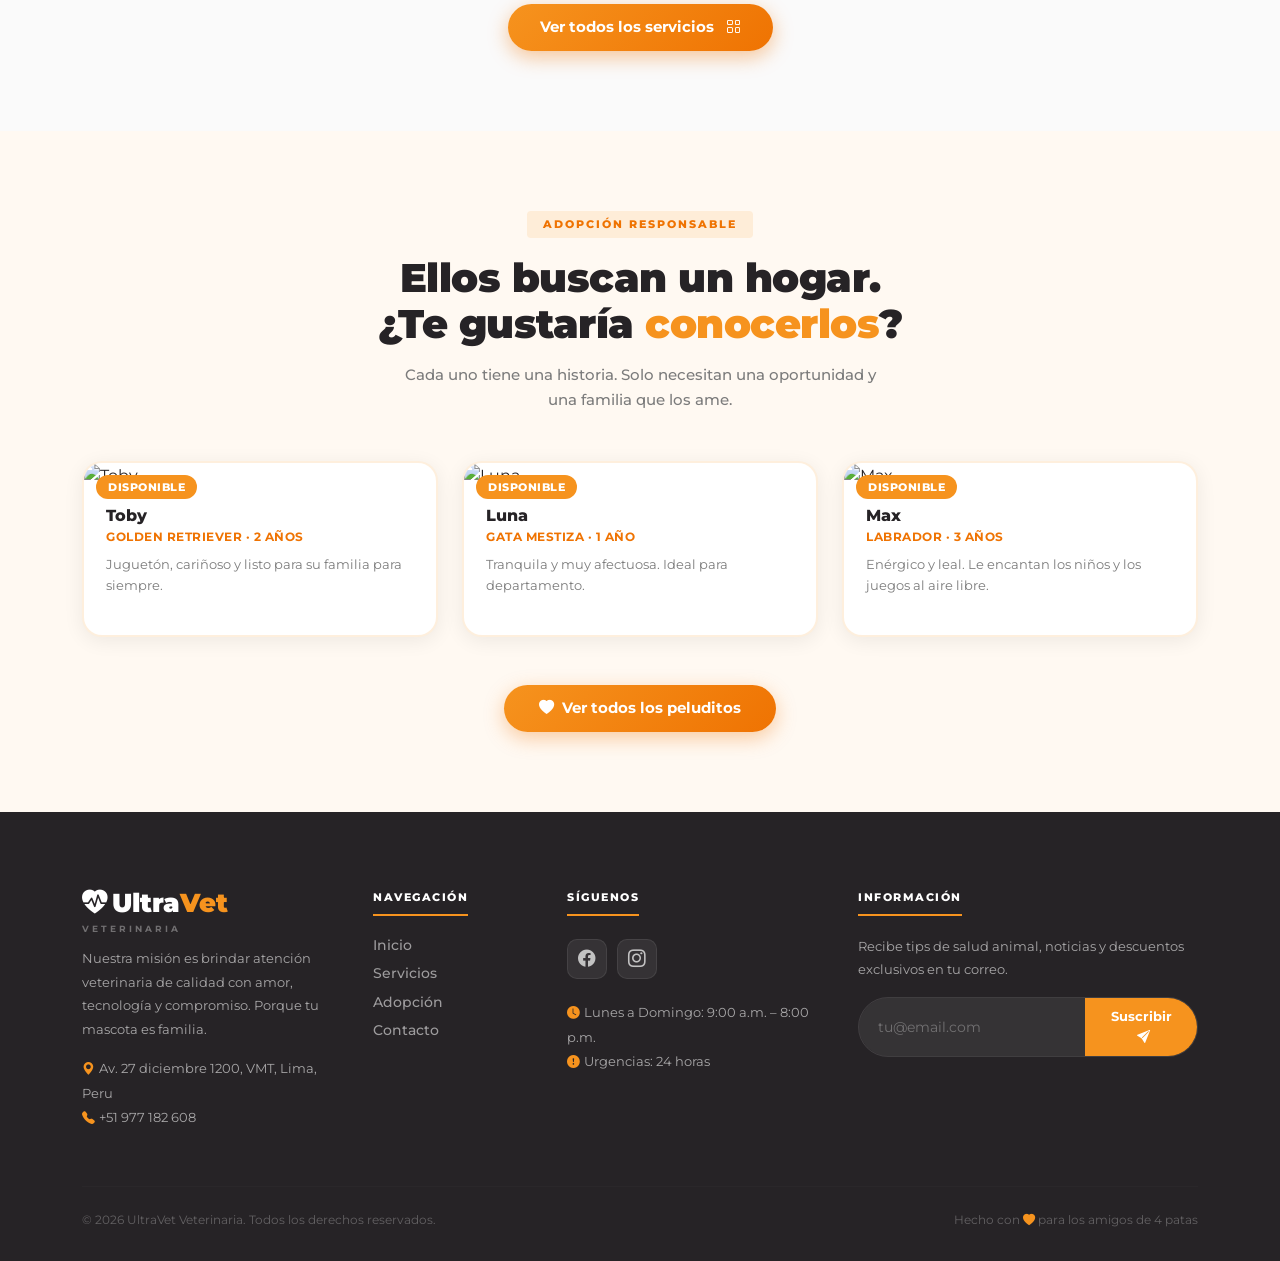
==== commit eab4c7ea: "Update index.html" ====
--- a/index.html
+++ b/index.html
@@ -31,7 +31,7 @@
                 <li class="nav-item"><a class="nav-link" href="servicios.html">Servicios</a></li>
                 <li class="nav-item"><a class="nav-link" href="adopcion.html">Adopción</a></li>
                 <li class="nav-item ms-lg-3">
-                    <a class="btn btn-urgencia" href="contacto.html">
+                    <a class="btn btn-urgencia" href="https://wa.me/51977182608?text=Hola,%20quiero%20información%20sobre%20sus%20servicios" target="_blank">
                         <i class="bi bi-telephone-fill me-1"></i>Contacto
                     </a>
                 </li>
@@ -150,7 +150,7 @@
             <div class="col-sm-6 col-md-4">
                 <div class="pet-card position-relative">
                     <span class="pet-badge">Disponible</span>
-                    <img src="https://images.unsplash.com/photo-1518791841217-8f162f1912da?w=400&q=80" alt="Luna">
+                    <img src="https://images.unsplash.com/photo-1574158622682-e40e69881006?w=400&q=80" alt="Luna">
                     <div class="pet-info"><h6>Luna</h6><div class="breed">Gata mestiza · 1 año</div><p>Tranquila y muy afectuosa. Ideal para departamento.</p></div>
                 </div>
             </div>
@@ -193,9 +193,8 @@
             <div class="col-lg-3 col-md-6">
                 <h6>Síguenos</h6>
                 <div class="mt-1 mb-3">
-                    <a href="https://www.facebook.com/VeterinariaUltravet/" target="_blank" class="social-icon" title="Facebook"><i class="bi bi-facebook"></i></a>
-                    <a href="https://www.instagram.com/veterinariaultravet/" target="_blank" class="social-icon" title="Instagram"><i class="bi bi-instagram"></i></a>
-                    <a href="https://wa.me/51977182608?text=Hola,%20quiero%20información" class="social-icon" target="_blank" title="WhatsApp"><i class="bi bi-whatsapp"></i></a>
+                    <a href="https://www.facebook.com/VeterinariaUltravet/" target="_blank" class="social-icon" title="facebook"><i class="bi bi-facebook"></i></a>
+                    <a href="https://www.instagram.com/veterinariaultravet/" target="_blank" class="social-icon" title="instagram"><i class="bi bi-instagram"></i></a>
                 </div>
                 <p style="font-size:.8rem;line-height:1.9;">
                     <i class="bi bi-clock-fill me-1" style="color:var(--uv-orange)"></i>Lunes a Domingo: 9:00 a.m. – 8:00 p.m.<br>
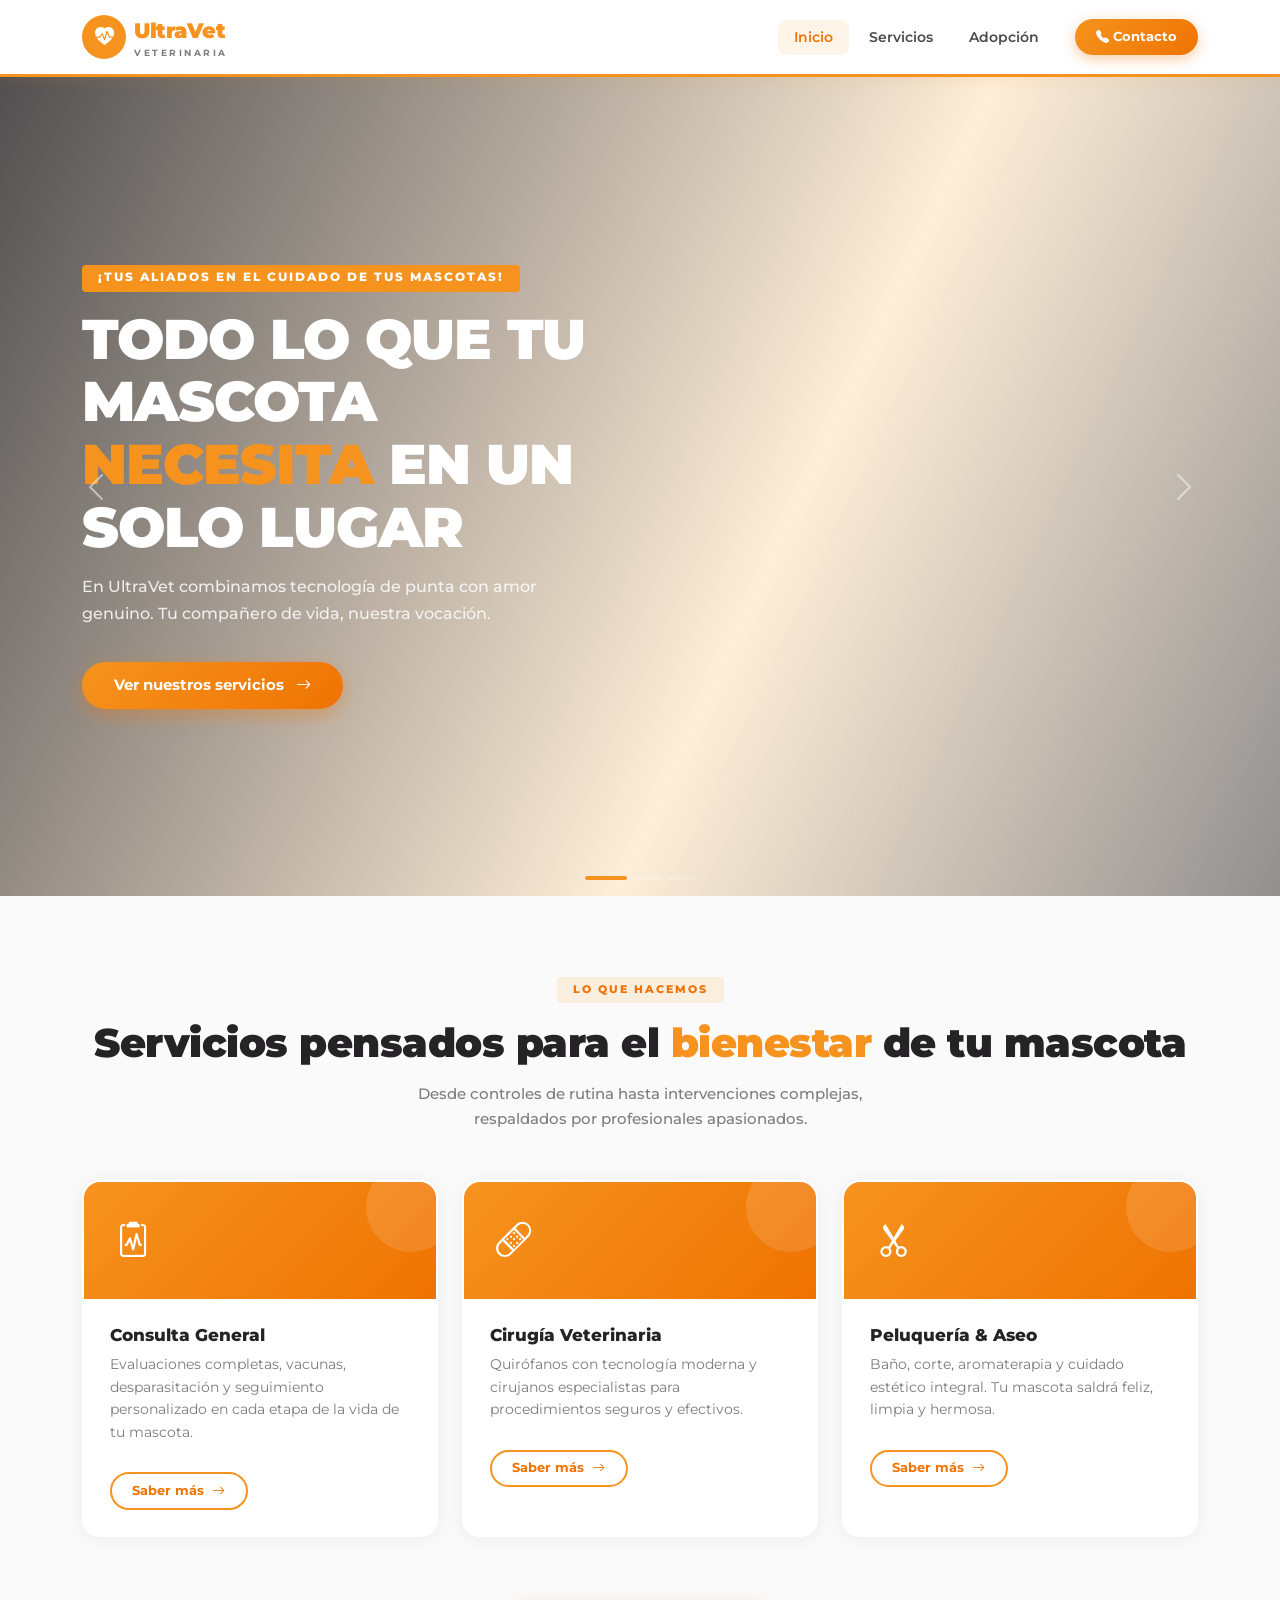
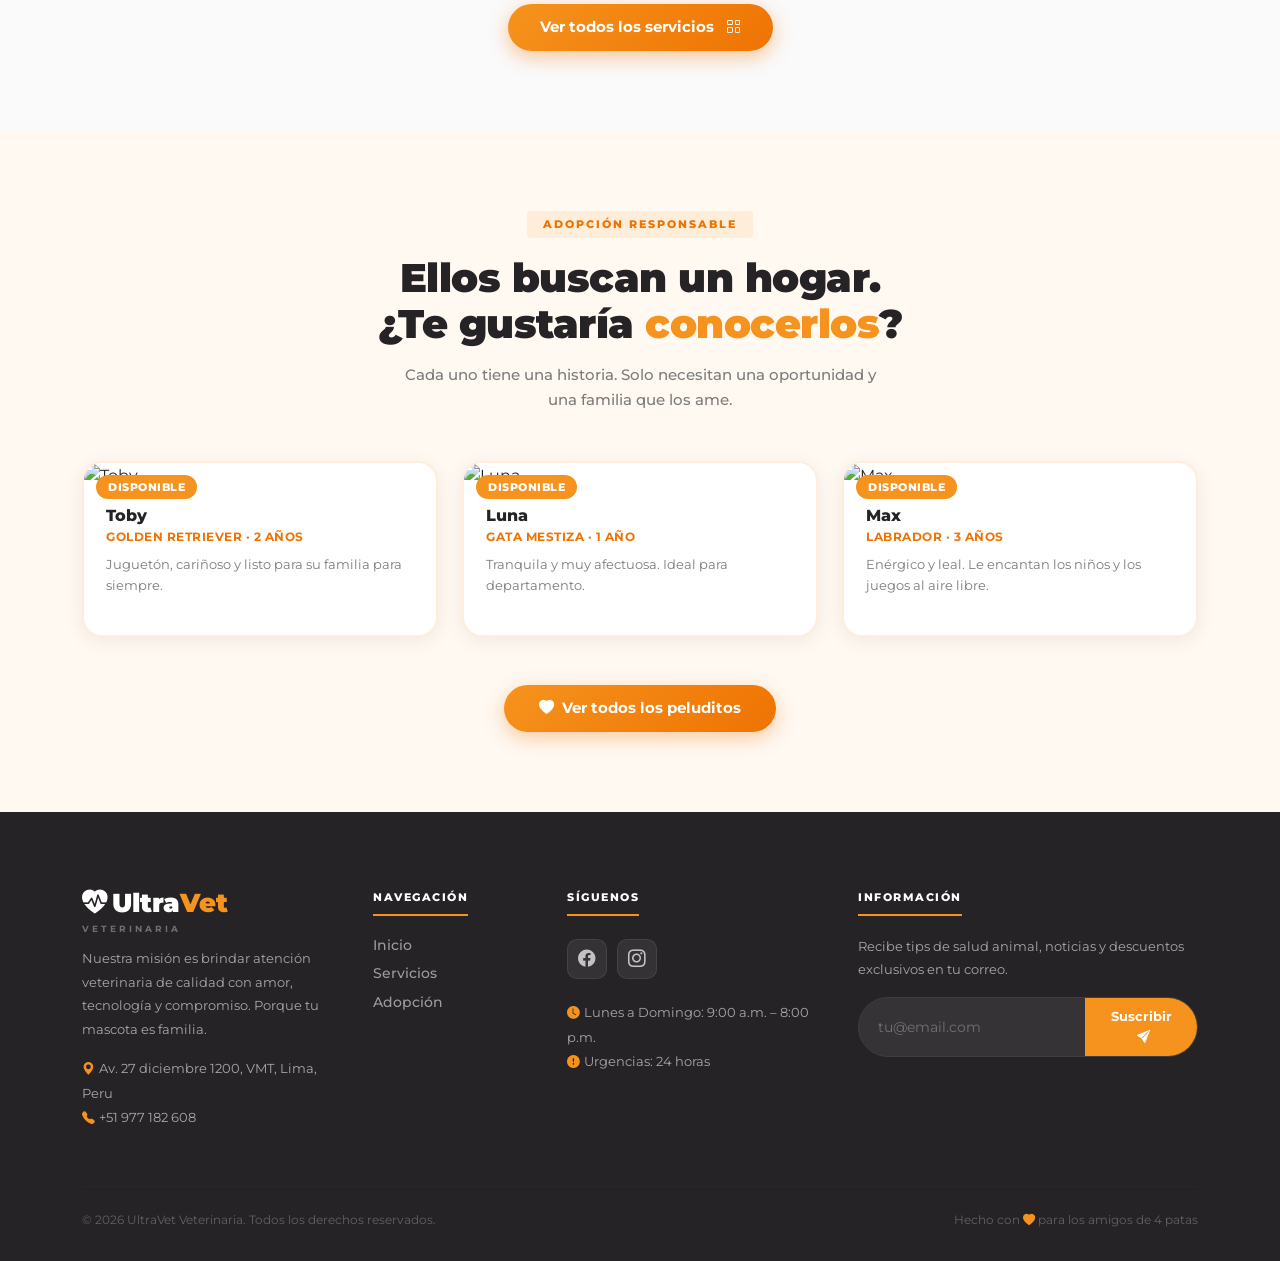
==== commit dc9e63ec: "Remove 'Contacto' link from navigation Removed the 'Contacto' link from the navigation." ====
--- a/index.html
+++ b/index.html
@@ -188,7 +188,6 @@
                 <a href="index.html">Inicio</a>
                 <a href="servicios.html">Servicios</a>
                 <a href="adopcion.html">Adopción</a>
-                <a href="contacto.html">Contacto</a>
             </div>
             <div class="col-lg-3 col-md-6">
                 <h6>Síguenos</h6>
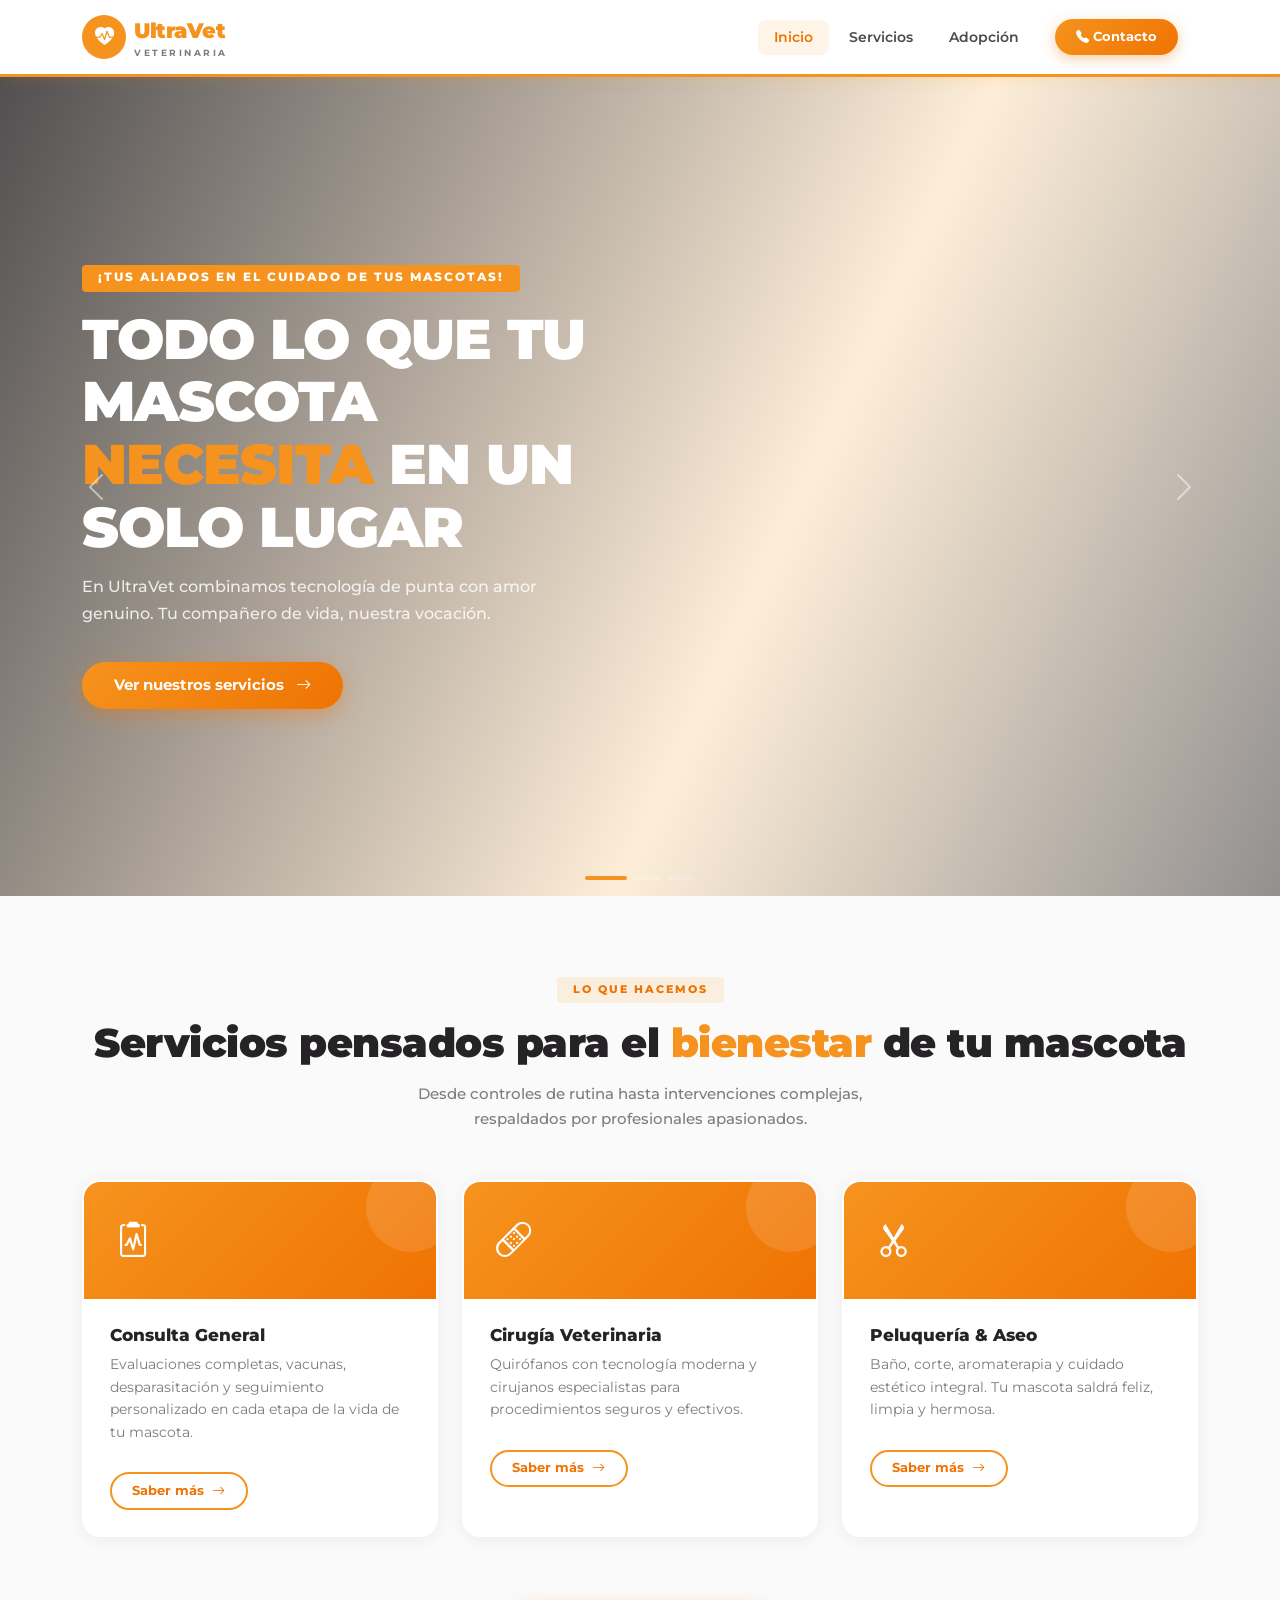
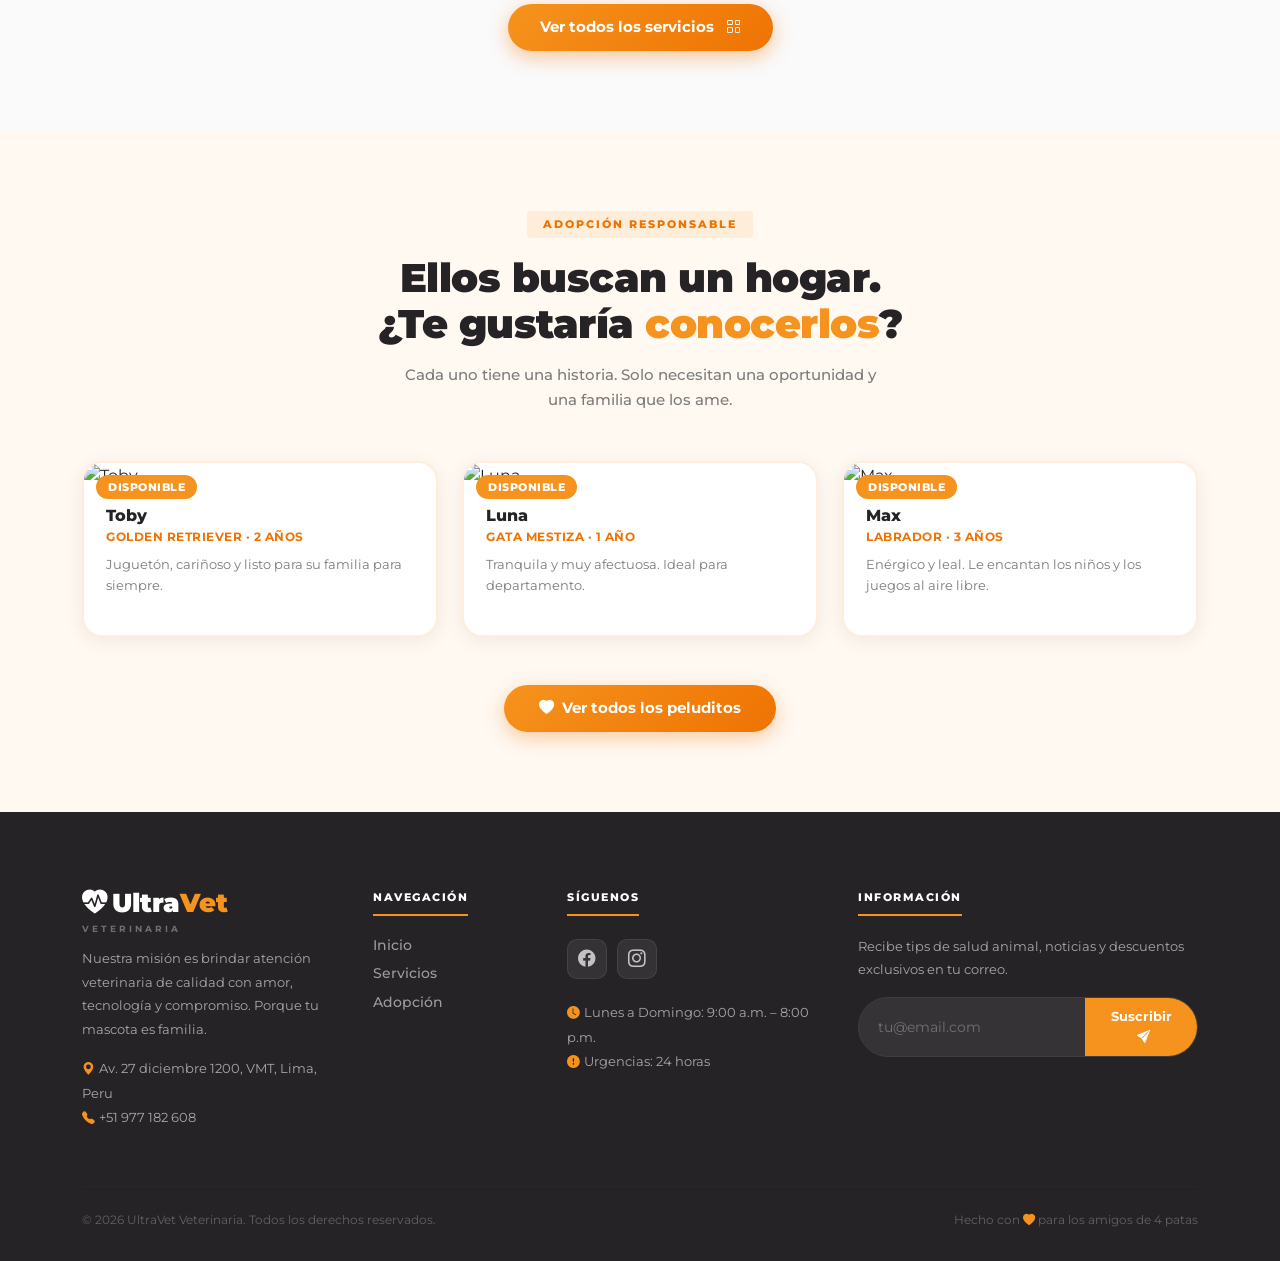
==== commit 255fdbed: "Implementación de login con modal y mejoras" ====
--- a/index.html
+++ b/index.html
@@ -1,222 +1,328 @@
 <!DOCTYPE html>
 <html lang="es">
+
 <head>
     <meta charset="UTF-8">
     <meta name="viewport" content="width=device-width, initial-scale=1.0">
     <title>UltraVet - Veterinaria</title>
 
-    <link href="https://cdn.jsdelivr.net/npm/bootstrap@5.3.8/dist/css/bootstrap.min.css" rel="stylesheet" integrity="sha384-sRIl4kxILFvY47J16cr9ZwB07vP4J8+LH7qKQnuqkuIAvNWLzeN8tE5YBujZqJLB" crossorigin="anonymous">
+    <link href="https://cdn.jsdelivr.net/npm/bootstrap@5.3.8/dist/css/bootstrap.min.css" rel="stylesheet"
+        integrity="sha384-sRIl4kxILFvY47J16cr9ZwB07vP4J8+LH7qKQnuqkuIAvNWLzeN8tE5YBujZqJLB" crossorigin="anonymous">
     <link rel="stylesheet" href="https://cdn.jsdelivr.net/npm/bootstrap-icons@1.11.3/font/bootstrap-icons.min.css">
-    <link href="https://fonts.googleapis.com/css2?family=Montserrat:wght@400;500;600;700;800;900&display=swap" rel="stylesheet">
+    <link href="https://fonts.googleapis.com/css2?family=Montserrat:wght@400;500;600;700;800;900&display=swap"
+        rel="stylesheet">
     <link rel="stylesheet" href="style.css">
 </head>
+
 <body>
 
-<!-- NAVBAR -->
-<nav class="navbar navbar-expand-lg sticky-top">
-    <div class="container">
-        <a class="navbar-brand d-flex align-items-center gap-2 text-decoration-none" href="index.html">
-            <div class="brand-logo-wrap"><i class="bi bi-heart-pulse-fill"></i></div>
-            <div>
-                <div class="brand-name">UltraVet</div>
-                <div class="brand-sub">Veterinaria</div>
-            </div>
-        </a>
-        <button class="navbar-toggler border-0" type="button" data-bs-toggle="collapse" data-bs-target="#navMenu">
-            <span class="navbar-toggler-icon"></span>
-        </button>
-        <div class="collapse navbar-collapse" id="navMenu">
-            <ul class="navbar-nav ms-auto mb-2 mb-lg-0 align-items-lg-center gap-1">
-                <li class="nav-item"><a class="nav-link active" href="index.html">Inicio</a></li>
-                <li class="nav-item"><a class="nav-link" href="servicios.html">Servicios</a></li>
-                <li class="nav-item"><a class="nav-link" href="adopcion.html">Adopción</a></li>
-                <li class="nav-item ms-lg-3">
-                    <a class="btn btn-urgencia" href="https://wa.me/51977182608?text=Hola,%20quiero%20información%20sobre%20sus%20servicios" target="_blank">
-                        <i class="bi bi-telephone-fill me-1"></i>Contacto
-                    </a>
-                </li>
-            </ul>
+    <!-- NAVBAR -->
+    <nav class="navbar navbar-expand-lg sticky-top">
+        <div class="container">
+            <a class="navbar-brand d-flex align-items-center gap-2 text-decoration-none" href="index.html">
+                <div class="brand-logo-wrap"><i class="bi bi-heart-pulse-fill"></i></div>
+                <div>
+                    <div class="brand-name">UltraVet</div>
+                    <div class="brand-sub">Veterinaria</div>
+                </div>
+            </a>
+            <button class="navbar-toggler border-0" type="button" data-bs-toggle="collapse" data-bs-target="#navMenu">
+                <span class="navbar-toggler-icon"></span>
+            </button>
+
+            <script>
+                function logout() {
+                    localStorage.removeItem("logueado");
+                    window.location.href = "login.html";
+                }
+            </script>
+            <div class="collapse navbar-collapse" id="navMenu">
+                <ul class="navbar-nav ms-auto mb-2 mb-lg-0 align-items-lg-center gap-1">
+                    <li class="nav-item"><a class="nav-link active" href="index.html">Inicio</a></li>
+                    <li class="nav-item"><a class="nav-link" href="servicios.html">Servicios</a></li>
+                    <li class="nav-item"><a class="nav-link" href="adopcion.html">Adopción</a></li>
+                    <li class="nav-item ms-lg-3">
+                        <a class="btn btn-urgencia"
+                            href="https://wa.me/51977182608?text=Hola,%20quiero%20información%20sobre%20sus%20servicios"
+                            target="_blank">
+                            <i class="bi bi-telephone-fill me-1"></i>Contacto
+                        </a>
+                    </li>
+
+                    <!-- ESTE ES EL IMPORTANTE -->
+                    <li class="nav-item ms-lg-3" id="authArea"></li>
+                </ul>
+            </div>
+        </div>
+    </nav>
+
+    <!-- MODAL LOGIN / REGISTER -->
+    <div class="modal fade" id="authModal">
+        <div class="modal-dialog">
+            <div class="modal-content p-4 rounded-4">
+
+                <h4 class="text-center mb-3">Cuenta UltraVet</h4>
+
+                <!-- LOGIN -->
+                <form id="loginForm">
+                    <input type="text" id="loginUser" class="form-control mb-2" placeholder="Usuario" required>
+                    <input type="password" id="loginPass" class="form-control mb-2" placeholder="Contraseña" required>
+                    <button class="btn btn-hero w-100">Ingresar</button>
+                </form>
+
+                <!-- REGISTER -->
+                <form id="registerForm" style="display:none;">
+                    <input type="text" id="regUser" class="form-control mb-2" placeholder="Usuario" required>
+                    <input type="password" id="regPass" class="form-control mb-2" placeholder="Contraseña" required>
+                    <button class="btn btn-success w-100">Registrarse</button>
+                </form>
+
+                <p id="mensaje" class="text-center mt-2 text-danger" style="display:none;"></p>
+
+                <button class="btn btn-link mt-2" onclick="toggleAuth()" id="toggleBtn">
+                    ¿No tienes cuenta? Regístrate
+                </button>
+
+            </div>
         </div>
     </div>
-</nav>
-
-<!-- HERO CAROUSEL -->
-<section id="inicio" style="padding:0;">
-    <div id="heroCarousel" class="carousel slide carousel-fade" data-bs-ride="carousel" data-bs-interval="5000">
-        <div class="carousel-indicators">
-            <button type="button" data-bs-target="#heroCarousel" data-bs-slide-to="0" class="active"></button>
-            <button type="button" data-bs-target="#heroCarousel" data-bs-slide-to="1"></button>
-            <button type="button" data-bs-target="#heroCarousel" data-bs-slide-to="2"></button>
-        </div>
-        <div class="carousel-inner">
-            <div class="carousel-item active">
-                <div class="hero-slide slide-1">
-                    <div class="hero-content"><div class="container"><div class="col-lg-6">
-                        <div class="hero-tag">¡Tus aliados en el cuidado de tus mascotas!</div>
-                        <h1>Todo lo que tu mascota <span>necesita</span> en un solo lugar</h1>
-                        <p class="mt-3">En UltraVet combinamos tecnología de punta con amor genuino. Tu compañero de vida, nuestra vocación.</p>
-                        <a href="servicios.html" class="btn-hero">Ver nuestros servicios <i class="bi bi-arrow-right ms-2"></i></a>
-                    </div></div></div>
-                </div>
-            </div>
-            <div class="carousel-item">
-                <div class="hero-slide slide-2">
-                    <div class="hero-content"><div class="container"><div class="col-lg-6">
-                        <div class="hero-tag">Cirugía &amp; Diagnóstico</div>
-                        <h1>Equipos de <span>última</span> generación para tu mascota</h1>
-                        <p class="mt-3">Quirófanos modernos y especialistas certificados para procedimientos seguros y efectivos.</p>
-                        <a href="servicios.html" class="btn-hero">Conocer más <i class="bi bi-arrow-right ms-2"></i></a>
-                    </div></div></div>
-                </div>
-            </div>
-            <div class="carousel-item">
-                <div class="hero-slide slide-3">
-                    <div class="hero-content"><div class="container"><div class="col-lg-6">
-                        <div class="hero-tag">Adopción Responsable</div>
-                        <h1>Adopta y cambia una vida para <span>siempre</span></h1>
-                        <p class="mt-3">Cientos de peluditos esperan un hogar lleno de amor. Sé parte del cambio.</p>
-                        <a href="adopcion.html" class="btn-hero">Conoce los peluditos <i class="bi bi-arrow-right ms-2"></i></a>
-                    </div></div></div>
-                </div>
-            </div>
-        </div>
-        <button class="carousel-control-prev" type="button" data-bs-target="#heroCarousel" data-bs-slide="prev"><span class="carousel-control-prev-icon"></span></button>
-        <button class="carousel-control-next" type="button" data-bs-target="#heroCarousel" data-bs-slide="next"><span class="carousel-control-next-icon"></span></button>
-    </div>
-</section>
-
-<!-- SERVICIOS -->
-<section id="servicios">
-    <div class="container">
-        <div class="text-center mb-5">
-            <span class="section-tag">Lo que hacemos</span>
-            <h2 class="section-title mt-1">Servicios pensados para el <span>bienestar</span> de tu mascota</h2>
-            <p class="section-lead mt-3" style="max-width:520px;margin:0 auto;">Desde controles de rutina hasta intervenciones complejas, respaldados por profesionales apasionados.</p>
-        </div>
-        <div class="row g-4 justify-content-center">
-            <div class="col-md-4">
-                <div class="servicio-card">
-                    <div class="servicio-top"><div class="servicio-icon"><i class="bi bi-clipboard2-pulse"></i></div></div>
-                    <div class="servicio-body">
-                        <h5>Consulta General</h5>
-                        <p>Evaluaciones completas, vacunas, desparasitación y seguimiento personalizado en cada etapa de la vida de tu mascota.</p>
-                        <a href="servicios.html" class="btn-outline-orange">Saber más <i class="bi bi-arrow-right ms-1"></i></a>
-                    </div>
-                </div>
-            </div>
-            <div class="col-md-4">
-                <div class="servicio-card">
-                    <div class="servicio-top"><div class="servicio-icon"><i class="bi bi-bandaid"></i></div></div>
-                    <div class="servicio-body">
-                        <h5>Cirugía Veterinaria</h5>
-                        <p>Quirófanos con tecnología moderna y cirujanos especialistas para procedimientos seguros y efectivos.</p>
-                        <a href="servicios.html" class="btn-outline-orange">Saber más <i class="bi bi-arrow-right ms-1"></i></a>
-                    </div>
-                </div>
-            </div>
-            <div class="col-md-4">
-                <div class="servicio-card">
-                    <div class="servicio-top"><div class="servicio-icon"><i class="bi bi-scissors"></i></div></div>
-                    <div class="servicio-body">
-                        <h5>Peluquería &amp; Aseo</h5>
-                        <p>Baño, corte, aromaterapia y cuidado estético integral. Tu mascota saldrá feliz, limpia y hermosa.</p>
-                        <a href="servicios.html" class="btn-outline-orange">Saber más <i class="bi bi-arrow-right ms-1"></i></a>
-                    </div>
-                </div>
-            </div>
-        </div>
-        <div class="text-center mt-5">
-            <a href="servicios.html" class="btn-hero">Ver todos los servicios <i class="bi bi-grid ms-2"></i></a>
-        </div>
-    </div>
-</section>
-
-<!-- ADOPCIÓN -->
-<section id="adopcion">
-    <div class="container">
-        <div class="text-center mb-5">
-            <span class="section-tag">Adopción responsable</span>
-            <h2 class="section-title mt-1">Ellos buscan un hogar.<br>¿Te gustaría <span>conocerlos</span>?</h2>
-            <p class="section-lead mt-3" style="max-width:500px;margin:0 auto;">Cada uno tiene una historia. Solo necesitan una oportunidad y una familia que los ame.</p>
-        </div>
-        <div class="row g-4 justify-content-center">
-            <div class="col-sm-6 col-md-4">
-                <div class="pet-card position-relative">
-                    <span class="pet-badge">Disponible</span>
-                    <img src="https://images.unsplash.com/photo-1537151608828-ea2b11777ee8?w=400&q=80" alt="Toby">
-                    <div class="pet-info"><h6>Toby</h6><div class="breed">Golden Retriever · 2 años</div><p>Juguetón, cariñoso y listo para su familia para siempre.</p></div>
-                </div>
-            </div>
-            <div class="col-sm-6 col-md-4">
-                <div class="pet-card position-relative">
-                    <span class="pet-badge">Disponible</span>
-                    <img src="https://images.unsplash.com/photo-1574158622682-e40e69881006?w=400&q=80" alt="Luna">
-                    <div class="pet-info"><h6>Luna</h6><div class="breed">Gata mestiza · 1 año</div><p>Tranquila y muy afectuosa. Ideal para departamento.</p></div>
-                </div>
-            </div>
-            <div class="col-sm-6 col-md-4">
-                <div class="pet-card position-relative">
-                    <span class="pet-badge">Disponible</span>
-                    <img src="https://images.unsplash.com/photo-1561037404-61cd46aa615b?w=400&q=80" alt="Max">
-                    <div class="pet-info"><h6>Max</h6><div class="breed">Labrador · 3 años</div><p>Enérgico y leal. Le encantan los niños y los juegos al aire libre.</p></div>
-                </div>
-            </div>
-        </div>
-        <div class="text-center mt-5">
-            <a href="adopcion.html" class="btn-adopcion"><i class="bi bi-heart-fill me-2"></i>Ver todos los peluditos</a>
-        </div>
-    </div>
-</section>
-
-<!-- FOOTER -->
-<footer>
-    <div class="container">
-        <div class="row g-5">
-            <div class="col-lg-3 col-md-6">
-                <div class="mb-2">
-                    <div class="footer-name"><i class="bi bi-heart-pulse-fill me-1"></i>Ultra<span>Vet</span></div>
-                    <div class="footer-sub">Veterinaria</div>
-                </div>
-                <p style="font-size:.84rem;line-height:1.75;margin-top:.7rem;">Nuestra misión es brindar atención veterinaria de calidad con amor, tecnología y compromiso. Porque tu mascota es familia.</p>
-                <p style="font-size:.8rem;margin-top:1rem;line-height:1.9;">
-                    <i class="bi bi-geo-alt-fill me-1" style="color:var(--uv-orange)"></i>Av. 27 diciembre 1200, VMT, Lima, Peru<br>
-                    <i class="bi bi-telephone-fill me-1" style="color:var(--uv-orange)"></i>+51 977 182 608
-                </p>
-            </div>
-            <div class="col-lg-2 col-md-6">
-                <h6>Navegación</h6>
-                <a href="index.html">Inicio</a>
-                <a href="servicios.html">Servicios</a>
-                <a href="adopcion.html">Adopción</a>
-            </div>
-            <div class="col-lg-3 col-md-6">
-                <h6>Síguenos</h6>
-                <div class="mt-1 mb-3">
-                    <a href="https://www.facebook.com/VeterinariaUltravet/" target="_blank" class="social-icon" title="facebook"><i class="bi bi-facebook"></i></a>
-                    <a href="https://www.instagram.com/veterinariaultravet/" target="_blank" class="social-icon" title="instagram"><i class="bi bi-instagram"></i></a>
-                </div>
-                <p style="font-size:.8rem;line-height:1.9;">
-                    <i class="bi bi-clock-fill me-1" style="color:var(--uv-orange)"></i>Lunes a Domingo: 9:00 a.m. – 8:00 p.m.<br>
-                    <i class="bi bi-exclamation-circle-fill me-1" style="color:var(--uv-orange)"></i>Urgencias: 24 horas
-                </p>
-            </div>
-            <div class="col-lg-4 col-md-6">
-                <h6>Información</h6>
-                <p style="font-size:.84rem;line-height:1.7;margin-bottom:1rem;">Recibe tips de salud animal, noticias y descuentos exclusivos en tu correo.</p>
-                <div class="newsletter-wrap">
-                    <input type="email" class="newsletter-input" placeholder="tu@email.com">
-                    <button class="newsletter-btn">Suscribir <i class="bi bi-send-fill ms-1"></i></button>
-                </div>
-            </div>
-        </div>
-        <hr class="footer-hr">
-        <div class="d-flex flex-column flex-md-row justify-content-between align-items-center footer-bottom">
-            <span>© 2026 UltraVet Veterinaria. Todos los derechos reservados.</span>
-            <span class="mt-2 mt-md-0">Hecho con <i class="bi bi-heart-fill" style="color:var(--uv-orange)"></i> para los amigos de 4 patas</span>
-        </div>
-    </div>
-</footer>
-
-<script src="https://cdn.jsdelivr.net/npm/bootstrap@5.3.8/dist/js/bootstrap.bundle.min.js" integrity="sha384-FKyoEForCGlyvwx9Hj09JcYn3nv7wiPVlz7YYwJrWVcXK/BmnVDxM+D2scQbITxI" crossorigin="anonymous"></script>
+
+    <!-- HERO CAROUSEL -->
+    <section id="inicio" style="padding:0;">
+        <div id="heroCarousel" class="carousel slide carousel-fade" data-bs-ride="carousel" data-bs-interval="5000">
+            <div class="carousel-indicators">
+                <button type="button" data-bs-target="#heroCarousel" data-bs-slide-to="0" class="active"></button>
+                <button type="button" data-bs-target="#heroCarousel" data-bs-slide-to="1"></button>
+                <button type="button" data-bs-target="#heroCarousel" data-bs-slide-to="2"></button>
+            </div>
+            <div class="carousel-inner">
+                <div class="carousel-item active">
+                    <div class="hero-slide slide-1">
+                        <div class="hero-content">
+                            <div class="container">
+                                <div class="col-lg-6">
+                                    <div class="hero-tag">¡Tus aliados en el cuidado de tus mascotas!</div>
+                                    <h1>Todo lo que tu mascota <span>necesita</span> en un solo lugar</h1>
+                                    <p class="mt-3">En UltraVet combinamos tecnología de punta con amor genuino. Tu
+                                        compañero de vida, nuestra vocación.</p>
+                                    <a href="servicios.html" class="btn-hero">Ver nuestros servicios <i
+                                            class="bi bi-arrow-right ms-2"></i></a>
+                                </div>
+                            </div>
+                        </div>
+                    </div>
+                </div>
+                <div class="carousel-item">
+                    <div class="hero-slide slide-2">
+                        <div class="hero-content">
+                            <div class="container">
+                                <div class="col-lg-6">
+                                    <div class="hero-tag">Cirugía &amp; Diagnóstico</div>
+                                    <h1>Equipos de <span>última</span> generación para tu mascota</h1>
+                                    <p class="mt-3">Quirófanos modernos y especialistas certificados para procedimientos
+                                        seguros y efectivos.</p>
+                                    <a href="servicios.html" class="btn-hero">Conocer más <i
+                                            class="bi bi-arrow-right ms-2"></i></a>
+                                </div>
+                            </div>
+                        </div>
+                    </div>
+                </div>
+                <div class="carousel-item">
+                    <div class="hero-slide slide-3">
+                        <div class="hero-content">
+                            <div class="container">
+                                <div class="col-lg-6">
+                                    <div class="hero-tag">Adopción Responsable</div>
+                                    <h1>Adopta y cambia una vida para <span>siempre</span></h1>
+                                    <p class="mt-3">Cientos de peluditos esperan un hogar lleno de amor. Sé parte del
+                                        cambio.</p>
+                                    <a href="adopcion.html" class="btn-hero">Conoce los peluditos <i
+                                            class="bi bi-arrow-right ms-2"></i></a>
+                                </div>
+                            </div>
+                        </div>
+                    </div>
+                </div>
+            </div>
+            <button class="carousel-control-prev" type="button" data-bs-target="#heroCarousel"
+                data-bs-slide="prev"><span class="carousel-control-prev-icon"></span></button>
+            <button class="carousel-control-next" type="button" data-bs-target="#heroCarousel"
+                data-bs-slide="next"><span class="carousel-control-next-icon"></span></button>
+        </div>
+    </section>
+
+    <!-- SERVICIOS -->
+    <section id="servicios">
+        <div class="container">
+            <div class="text-center mb-5">
+                <span class="section-tag">Lo que hacemos</span>
+                <h2 class="section-title mt-1">Servicios pensados para el <span>bienestar</span> de tu mascota</h2>
+                <p class="section-lead mt-3" style="max-width:520px;margin:0 auto;">Desde controles de rutina hasta
+                    intervenciones complejas, respaldados por profesionales apasionados.</p>
+            </div>
+            <div class="row g-4 justify-content-center">
+                <div class="col-md-4">
+                    <div class="servicio-card">
+                        <div class="servicio-top">
+                            <div class="servicio-icon"><i class="bi bi-clipboard2-pulse"></i></div>
+                        </div>
+                        <div class="servicio-body">
+                            <h5>Consulta General</h5>
+                            <p>Evaluaciones completas, vacunas, desparasitación y seguimiento personalizado en cada
+                                etapa de la vida de tu mascota.</p>
+                            <a href="servicios.html" class="btn-outline-orange">Saber más <i
+                                    class="bi bi-arrow-right ms-1"></i></a>
+                        </div>
+                    </div>
+                </div>
+                <div class="col-md-4">
+                    <div class="servicio-card">
+                        <div class="servicio-top">
+                            <div class="servicio-icon"><i class="bi bi-bandaid"></i></div>
+                        </div>
+                        <div class="servicio-body">
+                            <h5>Cirugía Veterinaria</h5>
+                            <p>Quirófanos con tecnología moderna y cirujanos especialistas para procedimientos seguros y
+                                efectivos.</p>
+                            <a href="servicios.html" class="btn-outline-orange">Saber más <i
+                                    class="bi bi-arrow-right ms-1"></i></a>
+                        </div>
+                    </div>
+                </div>
+                <div class="col-md-4">
+                    <div class="servicio-card">
+                        <div class="servicio-top">
+                            <div class="servicio-icon"><i class="bi bi-scissors"></i></div>
+                        </div>
+                        <div class="servicio-body">
+                            <h5>Peluquería &amp; Aseo</h5>
+                            <p>Baño, corte, aromaterapia y cuidado estético integral. Tu mascota saldrá feliz, limpia y
+                                hermosa.</p>
+                            <a href="servicios.html" class="btn-outline-orange">Saber más <i
+                                    class="bi bi-arrow-right ms-1"></i></a>
+                        </div>
+                    </div>
+                </div>
+            </div>
+            <div class="text-center mt-5">
+                <a href="servicios.html" class="btn-hero">Ver todos los servicios <i class="bi bi-grid ms-2"></i></a>
+            </div>
+        </div>
+    </section>
+
+    <!-- ADOPCIÓN -->
+    <section id="adopcion">
+        <div class="container">
+            <div class="text-center mb-5">
+                <span class="section-tag">Adopción responsable</span>
+                <h2 class="section-title mt-1">Ellos buscan un hogar.<br>¿Te gustaría <span>conocerlos</span>?</h2>
+                <p class="section-lead mt-3" style="max-width:500px;margin:0 auto;">Cada uno tiene una historia. Solo
+                    necesitan una oportunidad y una familia que los ame.</p>
+            </div>
+            <div class="row g-4 justify-content-center">
+                <div class="col-sm-6 col-md-4">
+                    <div class="pet-card position-relative">
+                        <span class="pet-badge">Disponible</span>
+                        <img src="https://images.unsplash.com/photo-1537151608828-ea2b11777ee8?w=400&q=80" alt="Toby">
+                        <div class="pet-info">
+                            <h6>Toby</h6>
+                            <div class="breed">Golden Retriever · 2 años</div>
+                            <p>Juguetón, cariñoso y listo para su familia para siempre.</p>
+                        </div>
+                    </div>
+                </div>
+                <div class="col-sm-6 col-md-4">
+                    <div class="pet-card position-relative">
+                        <span class="pet-badge">Disponible</span>
+                        <img src="https://images.unsplash.com/photo-1574158622682-e40e69881006?w=400&q=80" alt="Luna">
+                        <div class="pet-info">
+                            <h6>Luna</h6>
+                            <div class="breed">Gata mestiza · 1 año</div>
+                            <p>Tranquila y muy afectuosa. Ideal para departamento.</p>
+                        </div>
+                    </div>
+                </div>
+                <div class="col-sm-6 col-md-4">
+                    <div class="pet-card position-relative">
+                        <span class="pet-badge">Disponible</span>
+                        <img src="https://images.unsplash.com/photo-1561037404-61cd46aa615b?w=400&q=80" alt="Max">
+                        <div class="pet-info">
+                            <h6>Max</h6>
+                            <div class="breed">Labrador · 3 años</div>
+                            <p>Enérgico y leal. Le encantan los niños y los juegos al aire libre.</p>
+                        </div>
+                    </div>
+                </div>
+            </div>
+            <div class="text-center mt-5">
+                <a href="adopcion.html" class="btn-adopcion"><i class="bi bi-heart-fill me-2"></i>Ver todos los
+                    peluditos</a>
+            </div>
+        </div>
+    </section>
+
+    <!-- FOOTER -->
+    <footer>
+        <div class="container">
+            <div class="row g-5">
+                <div class="col-lg-3 col-md-6">
+                    <div class="mb-2">
+                        <div class="footer-name"><i class="bi bi-heart-pulse-fill me-1"></i>Ultra<span>Vet</span></div>
+                        <div class="footer-sub">Veterinaria</div>
+                    </div>
+                    <p style="font-size:.84rem;line-height:1.75;margin-top:.7rem;">Nuestra misión es brindar atención
+                        veterinaria de calidad con amor, tecnología y compromiso. Porque tu mascota es familia.</p>
+                    <p style="font-size:.8rem;margin-top:1rem;line-height:1.9;">
+                        <i class="bi bi-geo-alt-fill me-1" style="color:var(--uv-orange)"></i>Av. 27 diciembre 1200,
+                        VMT, Lima, Peru<br>
+                        <i class="bi bi-telephone-fill me-1" style="color:var(--uv-orange)"></i>+51 977 182 608
+                    </p>
+                </div>
+                <div class="col-lg-2 col-md-6">
+                    <h6>Navegación</h6>
+                    <a href="index.html">Inicio</a>
+                    <a href="servicios.html">Servicios</a>
+                    <a href="adopcion.html">Adopción</a>
+                </div>
+                <div class="col-lg-3 col-md-6">
+                    <h6>Síguenos</h6>
+                    <div class="mt-1 mb-3">
+                        <a href="https://www.facebook.com/VeterinariaUltravet/" target="_blank" class="social-icon"
+                            title="facebook"><i class="bi bi-facebook"></i></a>
+                        <a href="https://www.instagram.com/veterinariaultravet/" target="_blank" class="social-icon"
+                            title="instagram"><i class="bi bi-instagram"></i></a>
+                    </div>
+                    <p style="font-size:.8rem;line-height:1.9;">
+                        <i class="bi bi-clock-fill me-1" style="color:var(--uv-orange)"></i>Lunes a Domingo: 9:00 a.m. –
+                        8:00 p.m.<br>
+                        <i class="bi bi-exclamation-circle-fill me-1" style="color:var(--uv-orange)"></i>Urgencias: 24
+                        horas
+                    </p>
+                </div>
+                <div class="col-lg-4 col-md-6">
+                    <h6>Información</h6>
+                    <p style="font-size:.84rem;line-height:1.7;margin-bottom:1rem;">Recibe tips de salud animal,
+                        noticias y descuentos exclusivos en tu correo.</p>
+                    <div class="newsletter-wrap">
+                        <input type="email" class="newsletter-input" placeholder="tu@email.com">
+                        <button class="newsletter-btn">Suscribir <i class="bi bi-send-fill ms-1"></i></button>
+                    </div>
+                </div>
+            </div>
+            <hr class="footer-hr">
+            <div class="d-flex flex-column flex-md-row justify-content-between align-items-center footer-bottom">
+                <span>© 2026 UltraVet Veterinaria. Todos los derechos reservados.</span>
+                <span class="mt-2 mt-md-0">Hecho con <i class="bi bi-heart-fill" style="color:var(--uv-orange)"></i>
+                    para los amigos de 4 patas</span>
+            </div>
+        </div>
+    </footer>
+
+    <script src="https://cdn.jsdelivr.net/npm/bootstrap@5.3.8/dist/js/bootstrap.bundle.min.js"
+        integrity="sha384-FKyoEForCGlyvwx9Hj09JcYn3nv7wiPVlz7YYwJrWVcXK/BmnVDxM+D2scQbITxI"
+        crossorigin="anonymous"></script>
+    <script src="js/auth.js" defer></script>
 </body>
-</html>
+
+</html>
--- a/style.css
+++ b/style.css
@@ -223,4 +223,24 @@
 @media (max-width:768px) {
     #heroCarousel .carousel-item { height: 72vh; }
     section { padding: 3.5rem 0; }
-}+}
+
+.btn-login-custom{
+    border: 2px solid var(--uv-orange);
+    color: var(--uv-orange-dark);
+    background: transparent;
+    border-radius: 50px;
+    font-weight: 700;
+    font-size: .85rem;
+    padding: .45rem 1.3rem;
+    transition: all .25s ease;
+    display: inline-flex;
+    align-items: center;
+}
+
+.btn-login-custom:hover{
+    background: linear-gradient(135deg,var(--uv-orange),var(--uv-orange-dark));
+    color: #fff;
+    box-shadow: 0 6px 18px rgba(239,115,2,.35);
+    transform: translateY(-2px);
+}   
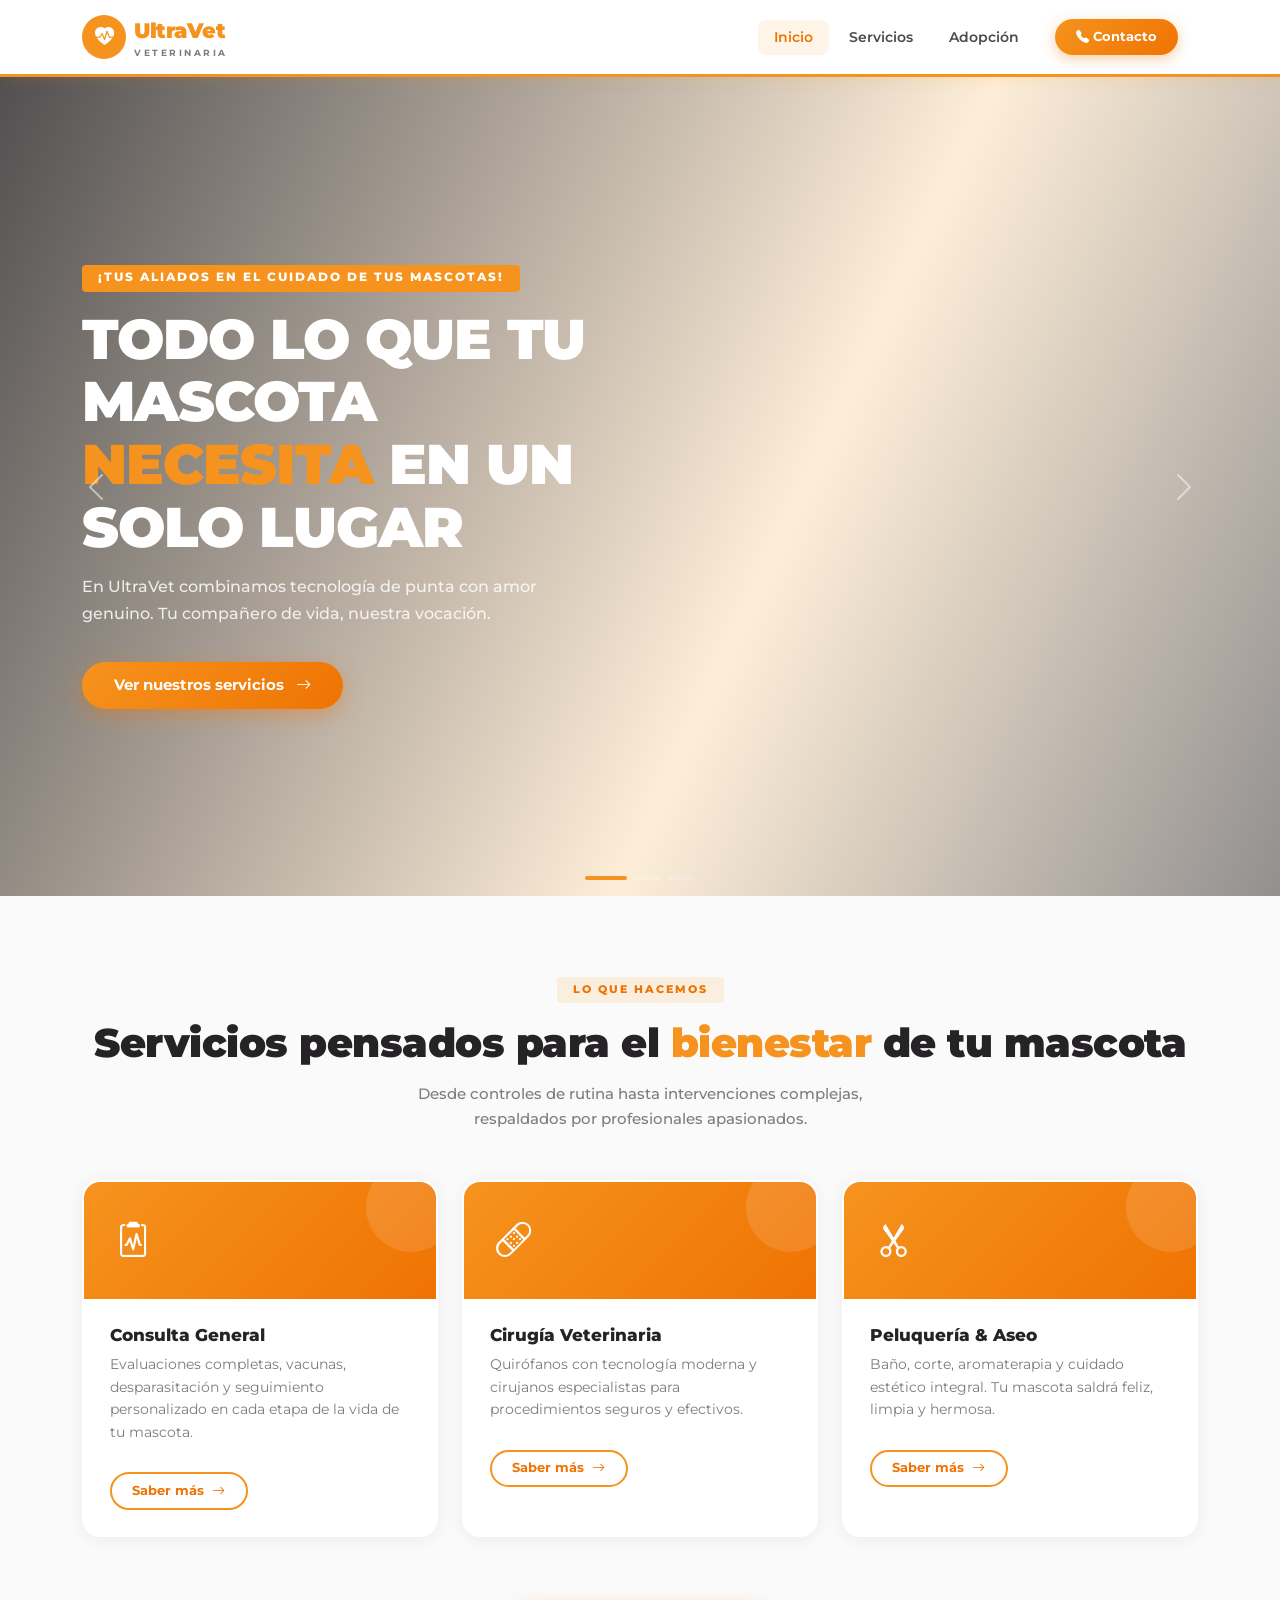
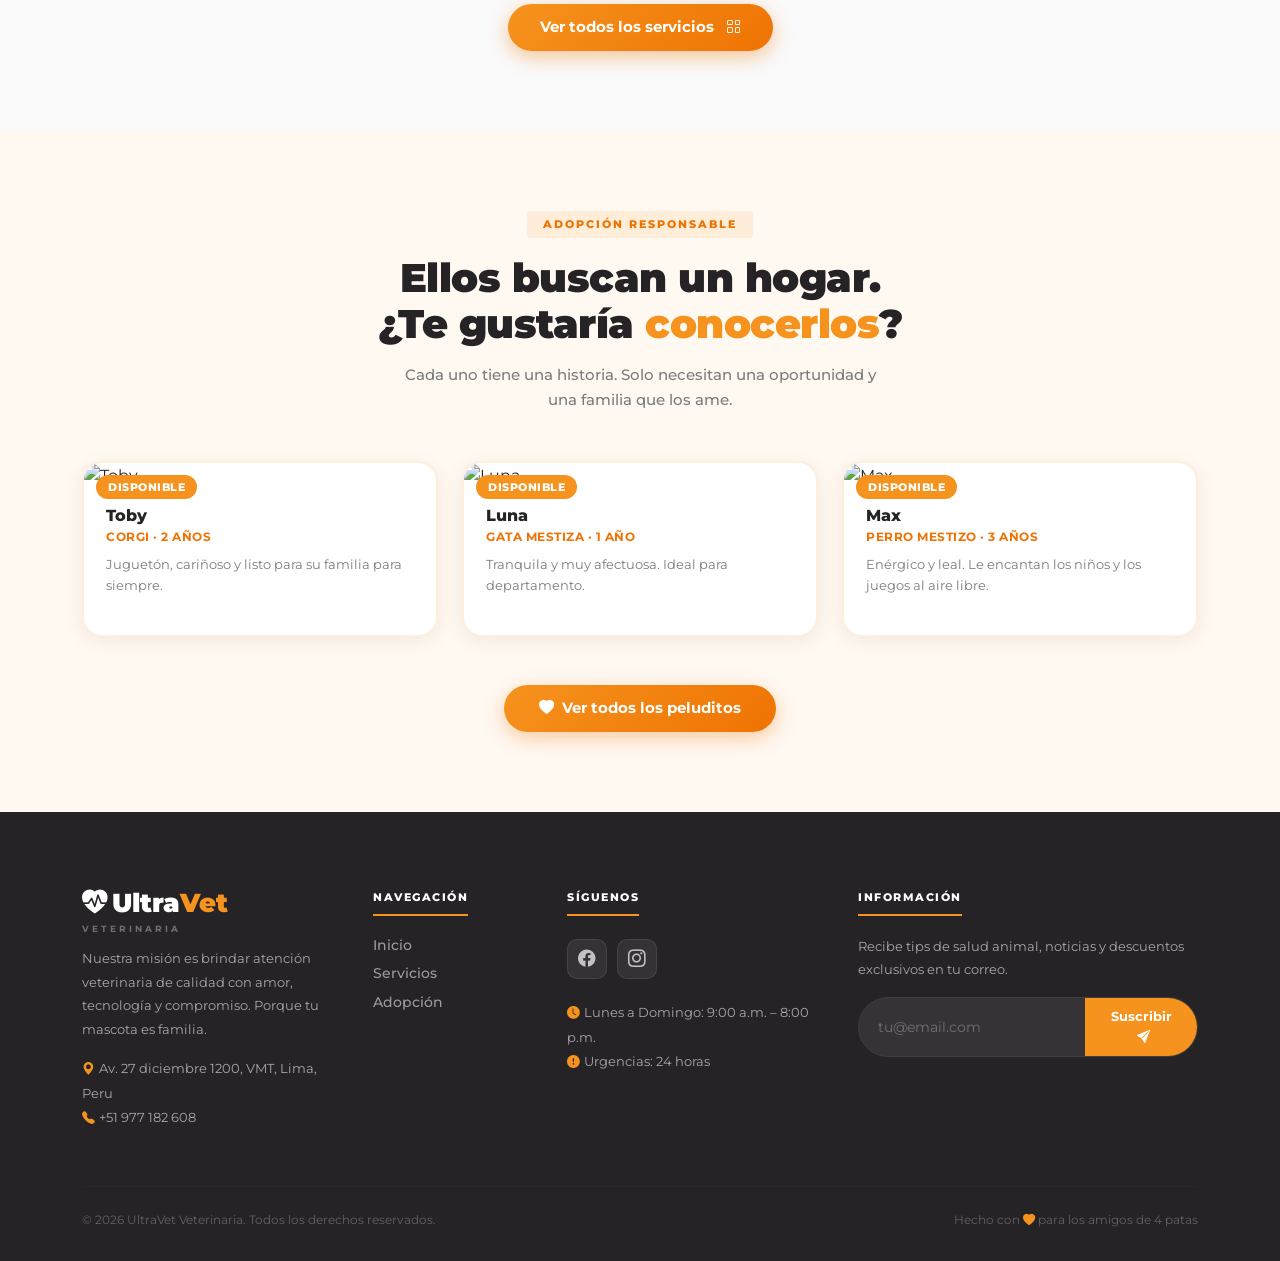
==== commit ca373116: "axt" ====
--- a/index.html
+++ b/index.html
@@ -227,7 +227,7 @@
                         <img src="https://images.unsplash.com/photo-1537151608828-ea2b11777ee8?w=400&q=80" alt="Toby">
                         <div class="pet-info">
                             <h6>Toby</h6>
-                            <div class="breed">Golden Retriever · 2 años</div>
+                            <div class="breed">Corgi · 2 años</div>
                             <p>Juguetón, cariñoso y listo para su familia para siempre.</p>
                         </div>
                     </div>
@@ -249,7 +249,7 @@
                         <img src="https://images.unsplash.com/photo-1561037404-61cd46aa615b?w=400&q=80" alt="Max">
                         <div class="pet-info">
                             <h6>Max</h6>
-                            <div class="breed">Labrador · 3 años</div>
+                            <div class="breed">Perro Mestizo · 3 años</div>
                             <p>Enérgico y leal. Le encantan los niños y los juegos al aire libre.</p>
                         </div>
                     </div>
